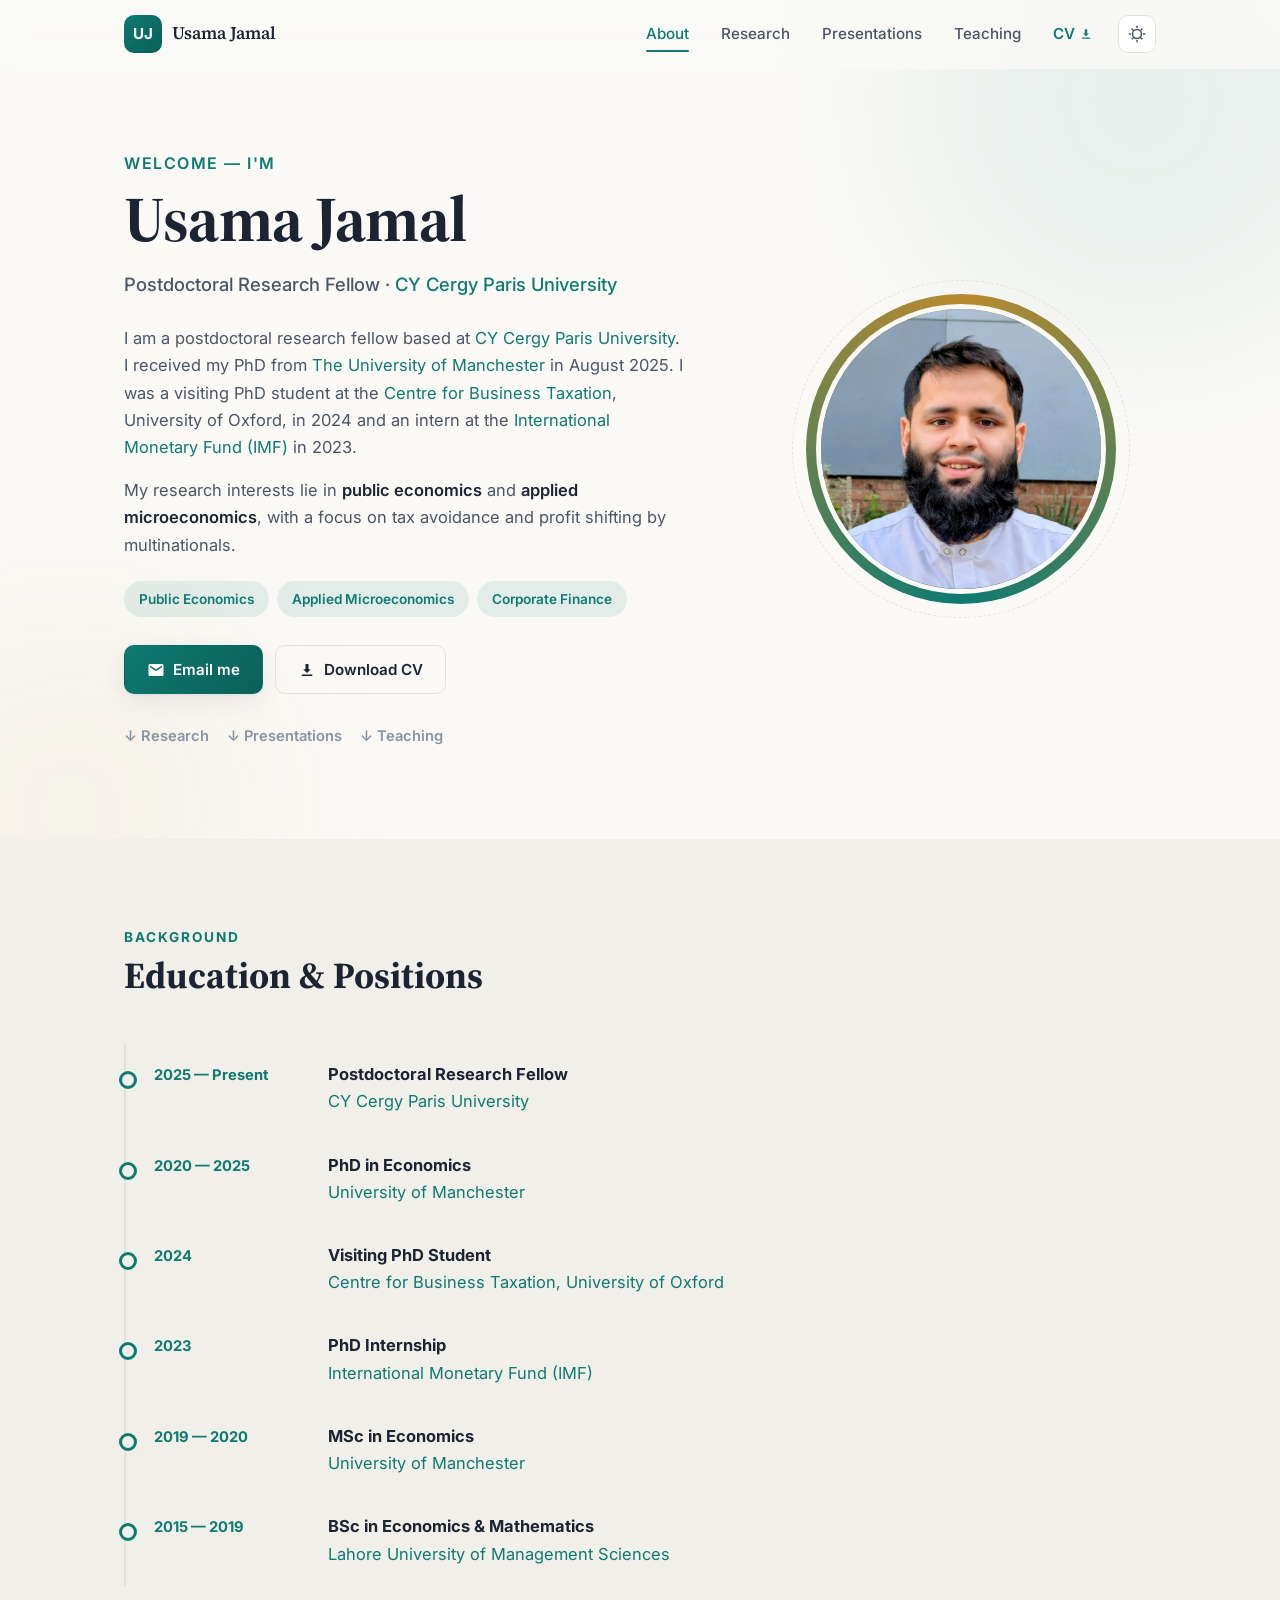
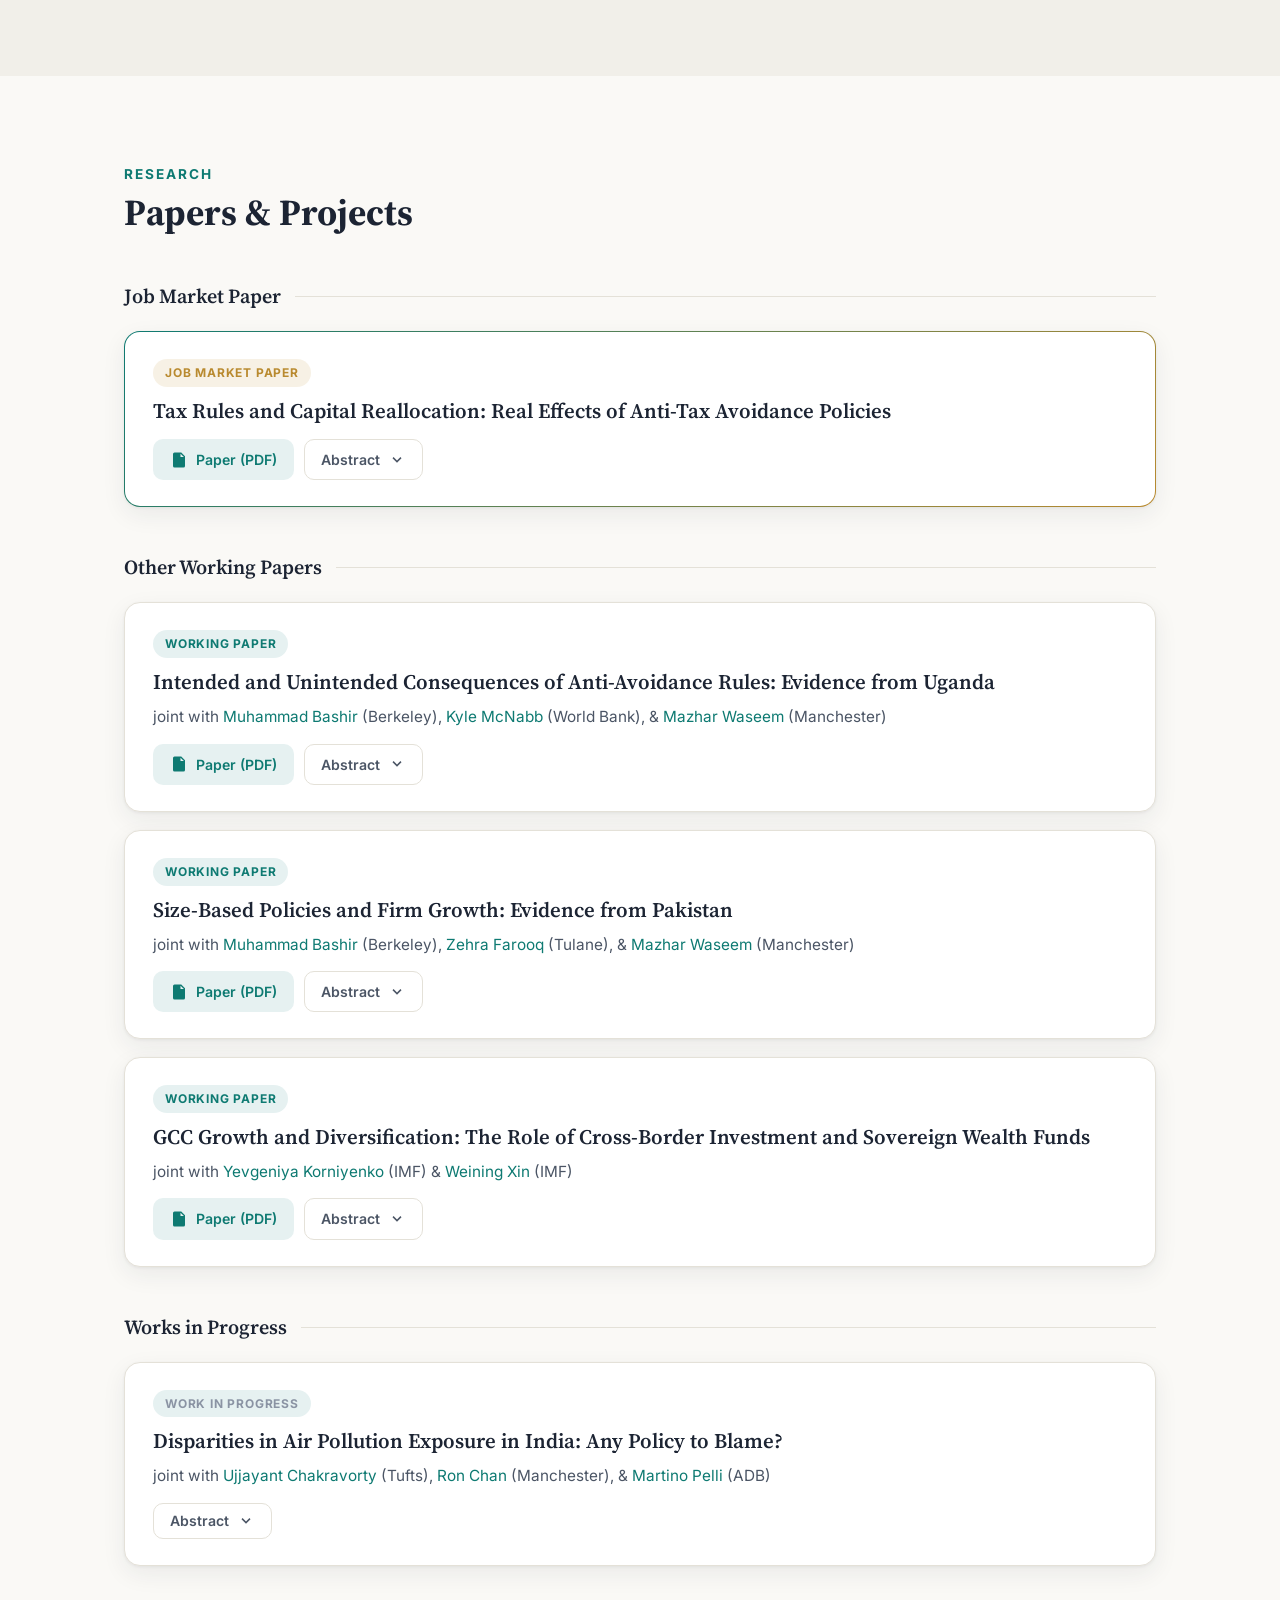
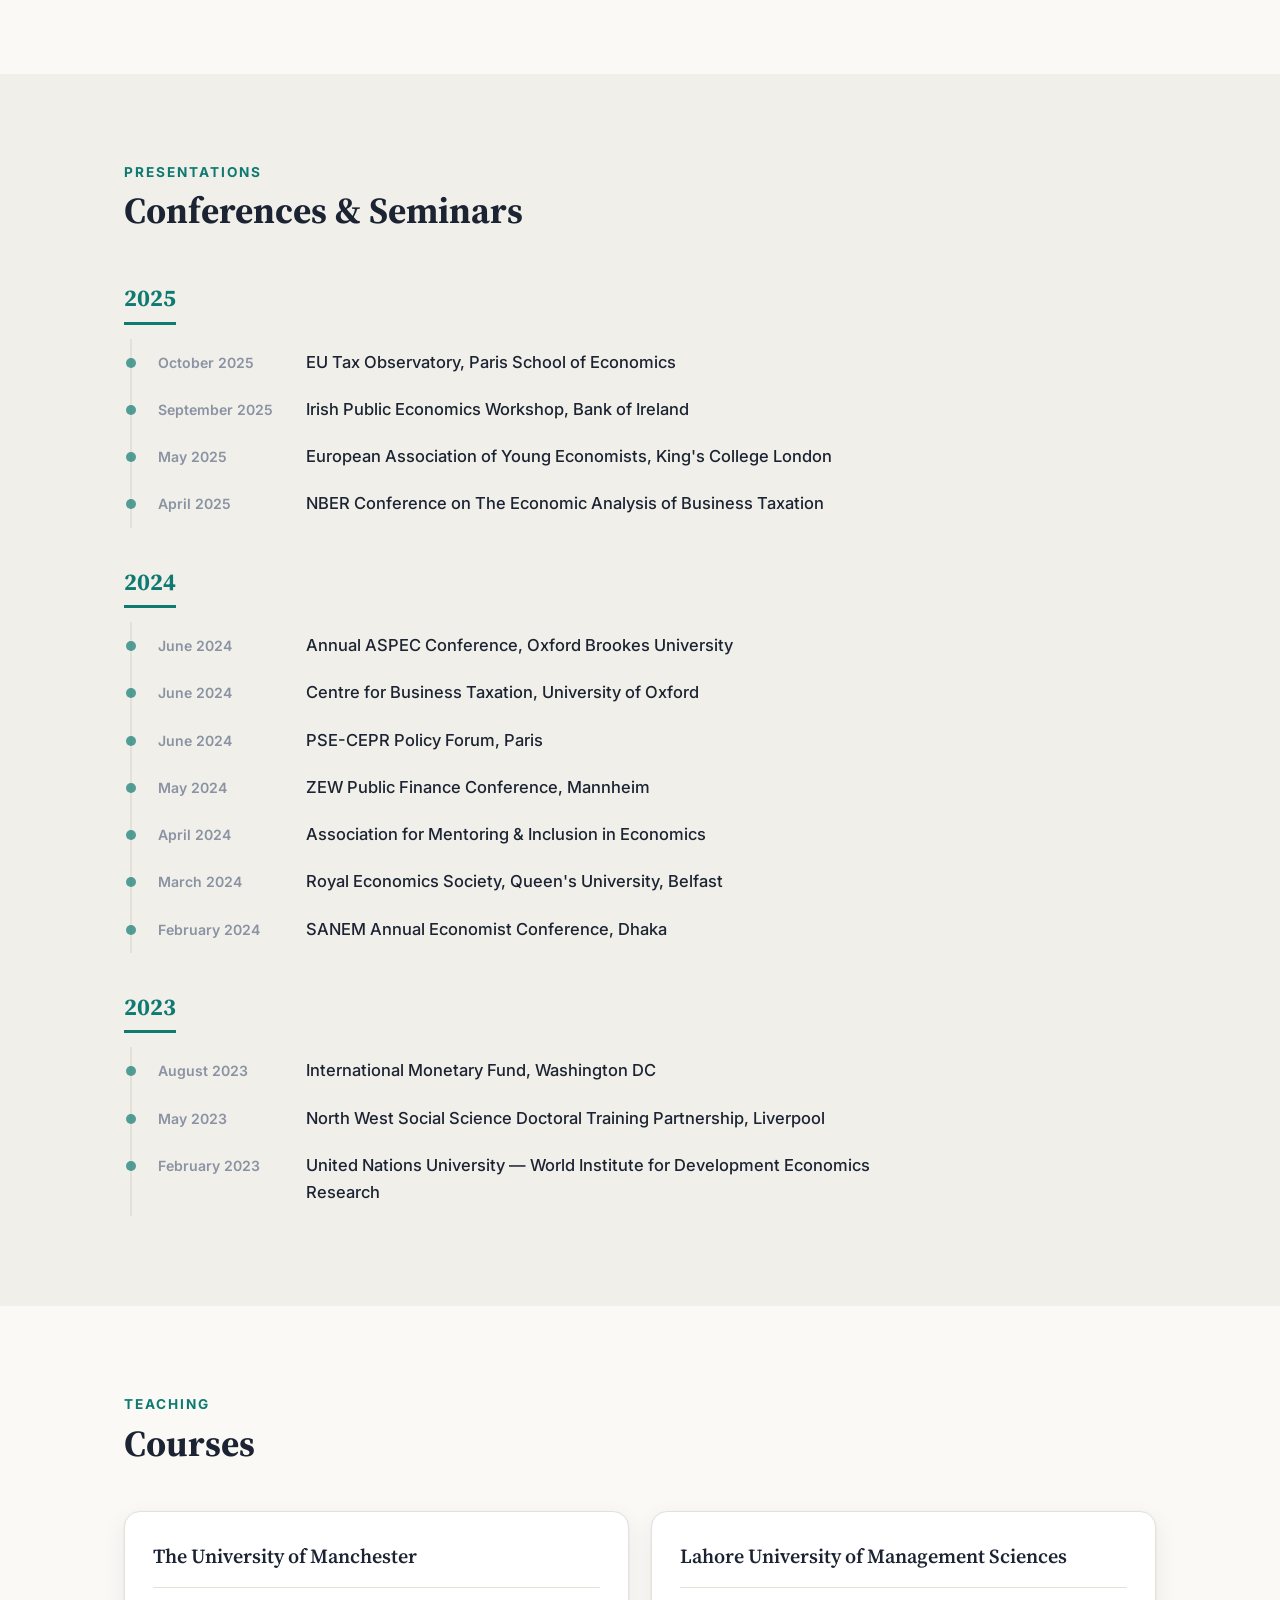
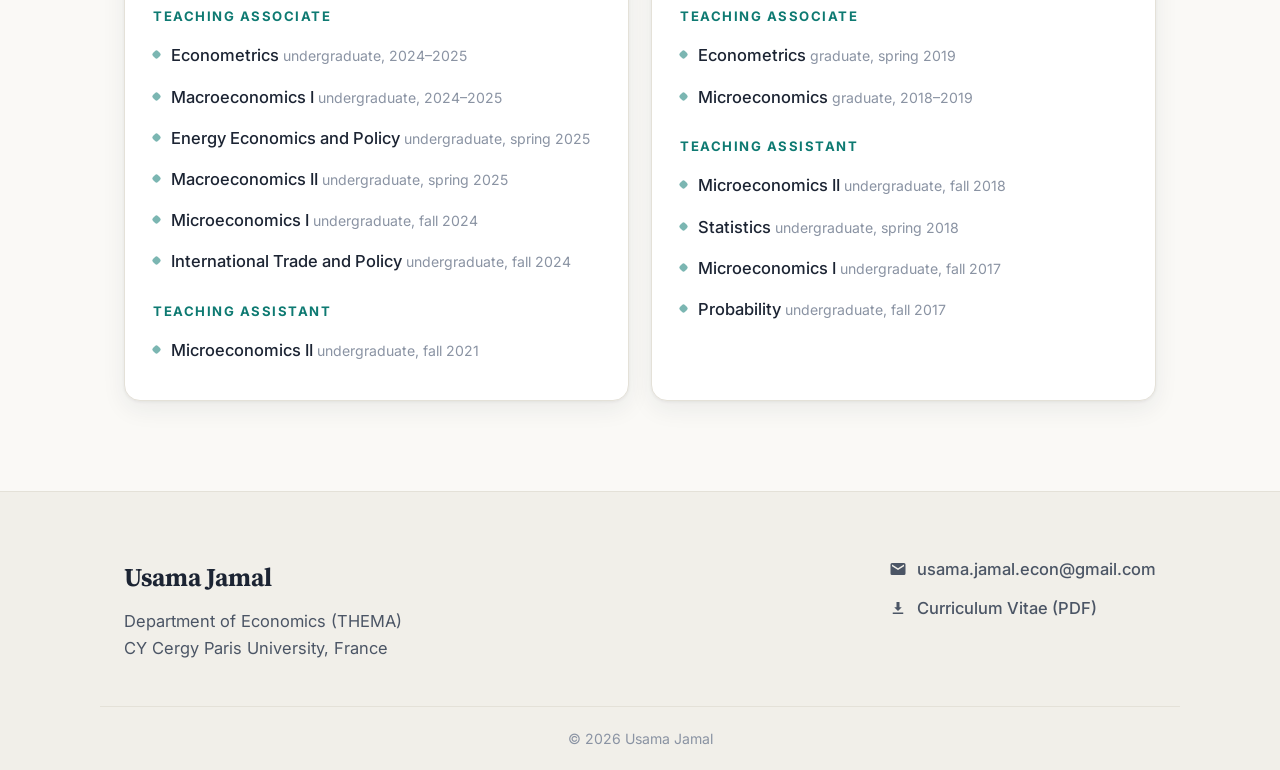
==== index.html @ 284bf812 "Personal academic website Single-page site: about, education timeline, research papers with abstract" ====
<!DOCTYPE html>
<html lang="en">
<head>
  <meta charset="UTF-8">
  <meta name="viewport" content="width=device-width, initial-scale=1.0">
  <title>Usama Jamal — Economist</title>
  <meta name="description" content="Usama Jamal is a postdoctoral research fellow in economics at CY Cergy Paris University. Research in public economics and applied microeconomics, focusing on tax avoidance and profit shifting by multinationals.">
  <meta name="author" content="Usama Jamal">

  <!-- Open Graph -->
  <meta property="og:type" content="website">
  <meta property="og:title" content="Usama Jamal — Economist">
  <meta property="og:description" content="Postdoctoral research fellow at CY Cergy Paris University. Public economics, applied microeconomics, tax avoidance and profit shifting by multinationals.">
  <meta property="og:url" content="https://usama-jamal.github.io/">
  <meta property="og:image" content="https://usama-jamal.github.io/assets/headshot.jpg">
  <meta name="twitter:card" content="summary">

  <link rel="icon" href="assets/favicon.svg" type="image/svg+xml">
  <link rel="canonical" href="https://usama-jamal.github.io/">

  <!-- Fonts -->
  <link rel="preconnect" href="https://fonts.googleapis.com">
  <link rel="preconnect" href="https://fonts.gstatic.com" crossorigin>
  <link href="https://fonts.googleapis.com/css2?family=Source+Serif+4:opsz,wght@8..60,400;8..60,600;8..60,700&family=Inter:wght@400;500;600;700&display=swap" rel="stylesheet">

  <link rel="stylesheet" href="css/style.css">

  <!-- Structured data -->
  <script type="application/ld+json">
  {
    "@context": "https://schema.org",
    "@type": "Person",
    "name": "Usama Jamal",
    "jobTitle": "Postdoctoral Research Fellow",
    "worksFor": { "@type": "Organization", "name": "CY Cergy Paris University" },
    "alumniOf": [
      { "@type": "Organization", "name": "University of Manchester" },
      { "@type": "Organization", "name": "Lahore University of Management Sciences" }
    ],
    "email": "mailto:usama.jamal.econ@gmail.com",
    "url": "https://usama-jamal.github.io/",
    "image": "https://usama-jamal.github.io/assets/headshot.jpg",
    "knowsAbout": ["Public Economics", "Applied Microeconomics", "Corporate Finance", "Tax Avoidance", "Profit Shifting"]
  }
  </script>
</head>
<body>

  <!-- Scroll progress bar -->
  <div class="progress-bar" id="progressBar" aria-hidden="true"></div>

  <!-- ============ STICKY NAV ============ -->
  <header class="site-header" id="siteHeader">
    <nav class="nav container" aria-label="Main navigation">
      <a href="#top" class="brand" aria-label="Home">
        <span class="brand-mark">UJ</span>
        <span class="brand-name">Usama&nbsp;Jamal</span>
      </a>
      <button class="nav-toggle" id="navToggle" aria-label="Toggle menu" aria-expanded="false" aria-controls="navMenu">
        <span></span><span></span><span></span>
      </button>
      <div class="nav-menu" id="navMenu">
        <a href="#about" class="nav-link" data-section="about">About</a>
        <a href="#research" class="nav-link" data-section="research">Research</a>
        <a href="#presentations" class="nav-link" data-section="presentations">Presentations</a>
        <a href="#teaching" class="nav-link" data-section="teaching">Teaching</a>
        <a href="files/CV.pdf" class="nav-link nav-cv" target="_blank" rel="noopener">CV&nbsp;<svg class="icon-sm" viewBox="0 0 24 24"><path d="M12 16l-5-5h3V4h4v7h3l-5 5zm-7 2h14v2H5v-2z"/></svg></a>
        <button class="theme-toggle" id="themeToggle" aria-label="Toggle dark mode">
          <svg class="icon-sun" viewBox="0 0 24 24"><path d="M12 17a5 5 0 100-10 5 5 0 000 10zm0 2a7 7 0 110-14 7 7 0 010 14zM11 1h2v3h-2V1zm0 19h2v3h-2v-3zM1 11h3v2H1v-2zm19 0h3v2h-3v-2zM4.2 5.6L5.6 4.2l2.1 2.1-1.4 1.4-2.1-2.1zm12.1 12.1l1.4-1.4 2.1 2.1-1.4 1.4-2.1-2.1zm2.1-13.5l1.4 1.4-2.1 2.1-1.4-1.4 2.1-2.1zM6.3 16.3l1.4 1.4-2.1 2.1-1.4-1.4 2.1-2.1z"/></svg>
          <svg class="icon-moon" viewBox="0 0 24 24"><path d="M12.1 22c-5.5 0-10-4.5-10-10 0-4.9 3.5-9 8.3-9.8.5-.1 1 .2 1.1.7.1.3 0 .6-.2.9-1 1.3-1.6 2.9-1.6 4.6 0 4.1 3.4 7.5 7.5 7.5 1.3 0 2.5-.3 3.6-.9.4-.2 1-.1 1.2.3.2.3.2.6.1.9C20.4 19.6 16.5 22 12.1 22z"/></svg>
        </button>
      </div>
    </nav>
  </header>

  <main id="top">

    <!-- ============ HERO / ABOUT ============ -->
    <section class="hero" id="about">
      <div class="hero-bg" aria-hidden="true">
        <div class="blob blob-1"></div>
        <div class="blob blob-2"></div>
      </div>
      <div class="container hero-grid">
        <div class="hero-text reveal">
          <p class="hero-greeting">Welcome — I'm</p>
          <h1 class="hero-name">Usama Jamal</h1>
          <p class="hero-role">Postdoctoral Research Fellow ·
            <a href="https://thema.u-cergy.fr/?lang=fr" target="_blank" rel="noopener">CY Cergy Paris University</a>
          </p>
          <p class="hero-bio">
            I am a postdoctoral research fellow based at
            <a href="https://thema.u-cergy.fr/?lang=fr" target="_blank" rel="noopener">CY Cergy Paris University</a>.
            I received my PhD from
            <a href="https://www.socialsciences.manchester.ac.uk/economics/" target="_blank" rel="noopener">The University of Manchester</a>
            in August 2025. I was a visiting PhD student at the
            <a href="https://www.sbs.ox.ac.uk/research/centres-and-initiatives/oxford-university-centre-business-taxation" target="_blank" rel="noopener">Centre for Business Taxation</a>,
            University of Oxford, in 2024 and an intern at the
            <a href="https://www.imf.org/en/Home" target="_blank" rel="noopener">International Monetary Fund (IMF)</a>
            in 2023.
          </p>
          <p class="hero-bio">
            My research interests lie in <strong>public economics</strong> and <strong>applied microeconomics</strong>,
            with a focus on tax avoidance and profit shifting by multinationals.
          </p>
          <div class="hero-chips" aria-label="Research fields">
            <span class="chip">Public Economics</span>
            <span class="chip">Applied Microeconomics</span>
            <span class="chip">Corporate Finance</span>
          </div>
          <div class="hero-actions">
            <a href="mailto:usama.jamal.econ@gmail.com" class="btn btn-primary">
              <svg class="icon" viewBox="0 0 24 24"><path d="M20 4H4a2 2 0 00-2 2v12a2 2 0 002 2h16a2 2 0 002-2V6a2 2 0 00-2-2zm0 4.2l-8 5-8-5V6l8 5 8-5v2.2z"/></svg>
              Email me
            </a>
            <a href="files/CV.pdf" class="btn btn-outline" target="_blank" rel="noopener">
              <svg class="icon" viewBox="0 0 24 24"><path d="M12 16l-5-5h3V4h4v7h3l-5 5zm-7 2h14v2H5v-2z"/></svg>
              Download CV
            </a>
          </div>
          <!-- Quick section links, always on the main display -->
          <nav class="hero-quicklinks" aria-label="Jump to section">
            <a href="#research">↓ Research</a>
            <a href="#presentations">↓ Presentations</a>
            <a href="#teaching">↓ Teaching</a>
          </nav>
        </div>
        <div class="hero-photo reveal">
          <div class="photo-ring">
            <img src="assets/headshot.jpg" alt="Portrait of Usama Jamal" width="320" height="447">
          </div>
        </div>
      </div>
    </section>

    <!-- ============ BACKGROUND TIMELINE ============ -->
    <section class="section section-tinted" id="background">
      <div class="container">
        <h2 class="section-title reveal"><span class="section-kicker">Background</span>Education &amp; Positions</h2>
        <ol class="bg-timeline">
          <li class="bg-item reveal">
            <span class="bg-year">2025 — Present</span>
            <div class="bg-body"><strong>Postdoctoral Research Fellow</strong><br><a href="https://thema.u-cergy.fr/?lang=fr" target="_blank" rel="noopener">CY Cergy Paris University</a></div>
          </li>
          <li class="bg-item reveal">
            <span class="bg-year">2020 — 2025</span>
            <div class="bg-body"><strong>PhD in Economics</strong><br><a href="https://www.socialsciences.manchester.ac.uk/economics/" target="_blank" rel="noopener">University of Manchester</a></div>
          </li>
          <li class="bg-item reveal">
            <span class="bg-year">2024</span>
            <div class="bg-body"><strong>Visiting PhD Student</strong><br><a href="https://www.sbs.ox.ac.uk/research/centres-and-initiatives/oxford-university-centre-business-taxation" target="_blank" rel="noopener">Centre for Business Taxation, University of Oxford</a></div>
          </li>
          <li class="bg-item reveal">
            <span class="bg-year">2023</span>
            <div class="bg-body"><strong>PhD Internship</strong><br><a href="https://www.imf.org/en/Home" target="_blank" rel="noopener">International Monetary Fund (IMF)</a></div>
          </li>
          <li class="bg-item reveal">
            <span class="bg-year">2019 — 2020</span>
            <div class="bg-body"><strong>MSc in Economics</strong><br><a href="https://www.socialsciences.manchester.ac.uk/economics/" target="_blank" rel="noopener">University of Manchester</a></div>
          </li>
          <li class="bg-item reveal">
            <span class="bg-year">2015 — 2019</span>
            <div class="bg-body"><strong>BSc in Economics &amp; Mathematics</strong><br><a href="https://mgshss.lums.edu.pk/" target="_blank" rel="noopener">Lahore University of Management Sciences</a></div>
          </li>
        </ol>
      </div>
    </section>

    <!-- ============ RESEARCH ============ -->
    <section class="section" id="research">
      <div class="container">
        <h2 class="section-title reveal"><span class="section-kicker">Research</span>Papers &amp; Projects</h2>

        <!-- ----- Job Market Paper ----- -->
        <h3 class="research-group reveal">Job Market Paper</h3>
        <article class="paper-card paper-featured reveal">
          <div class="paper-head">
            <span class="badge badge-jmp">Job Market Paper</span>
          </div>
          <h4 class="paper-title">Tax Rules and Capital Reallocation: Real Effects of Anti-Tax Avoidance Policies</h4>
          <div class="paper-actions">
            <a class="btn btn-paper" href="papers/jmp.pdf" target="_blank" rel="noopener">
              <svg class="icon" viewBox="0 0 24 24"><path d="M6 2h9l5 5v13a2 2 0 01-2 2H6a2 2 0 01-2-2V4a2 2 0 012-2zm8 1.5V8h4.5L14 3.5zM8 12h8v1.5H8V12zm0 3.5h8V17H8v-1.5z"/></svg>
              Paper (PDF)
            </a>
            <button class="btn btn-abstract" aria-expanded="false">
              Abstract <svg class="icon chevron" viewBox="0 0 24 24"><path d="M12 15.5l-6-6 1.4-1.4 4.6 4.6 4.6-4.6L18 9.5l-6 6z"/></svg>
            </button>
          </div>
          <div class="abstract-panel">
            <p>Anti-tax avoidance policies aim to curb profit shifting by MNEs, yet their effects on capital costs and economic growth remain a critical question. This study examines the causal impacts of Earnings Stripping Rule (ESR)—a core anti–tax-avoidance measure adopted by more than ninety countries in the last decade—that limits profit shifting through debt channels but increases the cost of debt-financed capital. Using a large panel dataset on global MNE operations and a staggered difference-in-difference design, I compare the real activities of MNEs affected by ESR with those of unaffected groups. I find that ESR effectively reduces profit shifting and tax avoidance but also lowers investments in affected subsidiaries. MNEs offset these declines by reallocating capital and employment toward unconstrained affiliates, primarily abroad. However, as the policy coverage expands across a group's global footprint, this reallocation shifts from foreign to domestic units, closing the international escape margin and raising group-level tax liabilities. These findings suggest that international coordination is crucial for designing effective, non-distortionary anti-avoidance policies.</p>
          </div>
        </article>

        <!-- ----- Other Working Papers ----- -->
        <h3 class="research-group reveal">Other Working Papers</h3>

        <article class="paper-card reveal">
          <div class="paper-head"><span class="badge badge-wp">Working Paper</span></div>
          <h4 class="paper-title">Intended and Unintended Consequences of Anti-Avoidance Rules: Evidence from Uganda</h4>
          <p class="paper-authors">joint with
            <a href="https://bashirmohammad.github.io/" target="_blank" rel="noopener">Muhammad Bashir</a> (Berkeley),
            <a href="https://odi.org/en/profile/kyle-mcnabb/" target="_blank" rel="noopener">Kyle McNabb</a> (World Bank), &amp;
            <a href="https://mazharwaseem.com/" target="_blank" rel="noopener">Mazhar Waseem</a> (Manchester)
          </p>
          <div class="paper-actions">
            <a class="btn btn-paper" href="papers/uganda-anti-avoidance.pdf" target="_blank" rel="noopener">
              <svg class="icon" viewBox="0 0 24 24"><path d="M6 2h9l5 5v13a2 2 0 01-2 2H6a2 2 0 01-2-2V4a2 2 0 012-2zm8 1.5V8h4.5L14 3.5zM8 12h8v1.5H8V12zm0 3.5h8V17H8v-1.5z"/></svg>
              Paper (PDF)
            </a>
            <button class="btn btn-abstract" aria-expanded="false">
              Abstract <svg class="icon chevron" viewBox="0 0 24 24"><path d="M12 15.5l-6-6 1.4-1.4 4.6 4.6 4.6-4.6L18 9.5l-6 6z"/></svg>
            </button>
          </div>
          <div class="abstract-panel">
            <p>Aggressive profit shifting by MNEs is a growing concern for domestic resource mobilization in developing economies. This paper evaluates the revenue and welfare consequences of a flagship anti-avoidance rule that has been implemented in more than 45 countries to prevent profit shifting by MNEs through the debt channel. Our focus is Uganda, a representative developing country which implemented the rule in 2018. Exploiting admin data comprising the universe of corporate tax returns, we find that the rule does not significantly increase profits reported by MNEs in Uganda or tax remitted by them in Uganda. As an unintended consequence, however, the implementation of the rule leads to a contraction in real economic activity, reducing the turnover, employment, and trade of treated MNEs. We highlight the limited targeting efficiency of the rule, questioning its overall effects on welfare.</p>
          </div>
        </article>

        <article class="paper-card reveal">
          <div class="paper-head"><span class="badge badge-wp">Working Paper</span></div>
          <h4 class="paper-title">Size-Based Policies and Firm Growth: Evidence from Pakistan</h4>
          <p class="paper-authors">joint with
            <a href="https://bashirmohammad.github.io/" target="_blank" rel="noopener">Muhammad Bashir</a> (Berkeley),
            <a href="https://zehrafarooq.com/" target="_blank" rel="noopener">Zehra Farooq</a> (Tulane), &amp;
            <a href="https://mazharwaseem.com/" target="_blank" rel="noopener">Mazhar Waseem</a> (Manchester)
          </p>
          <div class="paper-actions">
            <a class="btn btn-paper" href="papers/pakistan-vat.pdf" target="_blank" rel="noopener">
              <svg class="icon" viewBox="0 0 24 24"><path d="M6 2h9l5 5v13a2 2 0 01-2 2H6a2 2 0 01-2-2V4a2 2 0 012-2zm8 1.5V8h4.5L14 3.5zM8 12h8v1.5H8V12zm0 3.5h8V17H8v-1.5z"/></svg>
              Paper (PDF)
            </a>
            <button class="btn btn-abstract" aria-expanded="false">
              Abstract <svg class="icon chevron" viewBox="0 0 24 24"><path d="M12 15.5l-6-6 1.4-1.4 4.6 4.6 4.6-4.6L18 9.5l-6 6z"/></svg>
            </button>
          </div>
          <div class="abstract-panel">
            <p>Size-based regulations and taxation are ubiquitous. In this paper, we examine the impact of size-based taxation on firm growth by exploiting a large and permanent tax reform from Pakistan, where the VAT threshold was raised from PKR 5 million to PKR 10 million. Using a difference-in-differences framework and rich administrative data, we estimate the causal effects of this reform on firms whose growth was previously constrained by the size threshold. Our findings reveal substantial growth effects: treated firms saw their revenue increase by 32 log-points, costs by 19 log-points, and gross profits by 13 log-points. These effects are driven by real economic activity, as third-party reported outcomes, such as wages and imported inputs, also grew by similar margins. Treated firms paid higher taxes across various measures, highlighting their strong willingness to pay to get rid of the size-based policy. The results emphasize the importance of carefully designing size-based policies, as they can lock firms into significantly slower growth trajectories.</p>
          </div>
        </article>

        <article class="paper-card reveal">
          <div class="paper-head"><span class="badge badge-wp">Working Paper</span></div>
          <h4 class="paper-title">GCC Growth and Diversification: The Role of Cross-Border Investment and Sovereign Wealth Funds</h4>
          <p class="paper-authors">joint with
            <a href="https://www.linkedin.com/in/yevgeniya-korniyenko-86916a40" target="_blank" rel="noopener">Yevgeniya Korniyenko</a> (IMF) &amp;
            <a href="https://sites.google.com/view/weiningxin/" target="_blank" rel="noopener">Weining Xin</a> (IMF)
          </p>
          <div class="paper-actions">
            <a class="btn btn-paper" href="papers/gcc-swf.pdf" target="_blank" rel="noopener">
              <svg class="icon" viewBox="0 0 24 24"><path d="M6 2h9l5 5v13a2 2 0 01-2 2H6a2 2 0 01-2-2V4a2 2 0 012-2zm8 1.5V8h4.5L14 3.5zM8 12h8v1.5H8V12zm0 3.5h8V17H8v-1.5z"/></svg>
              Paper (PDF)
            </a>
            <button class="btn btn-abstract" aria-expanded="false">
              Abstract <svg class="icon chevron" viewBox="0 0 24 24"><path d="M12 15.5l-6-6 1.4-1.4 4.6 4.6 4.6-4.6L18 9.5l-6 6z"/></svg>
            </button>
          </div>
          <div class="abstract-panel">
            <p>This paper investigates the role of Gulf Cooperation Council (GCC) cross-border investments, including by Sovereign Wealth Funds (SWFs), in driving economic growth and diversification of GCC countries. Following the pandemic, GCC countries have accelerated reforms to attract foreign investment and talent. These efforts align with their broader growth strategies, aiming to enhance productivity, diversify their economies, and support sustainable growth alongside the energy transition. Utilizing a novel deal-level dataset, we analyze GCC cross-border investment portfolios across various dimensions such as time, geography, sector, and industry. We show that recent years have witnessed an increase in GCC cross-border investments. While the geographic distribution of these investments remains diverse and balanced across different regions, both inward and outward investments are increasingly directed towards the services sector. The empirical results demonstrate a positive impact of both inward cross-border investments and domestic investments on GCC real non-hydrocarbon GDP growth. Notably, the impact of inward investments is almost three times larger in the medium term. This amplification could be explained by increased investments in high-growth, higher-value added sectors, knowledge-intensive sectors, and more recently, renewable energy. This paper highlights the ongoing economic transformation in GCC countries, driven by strategic investments. SWFs are emerging as key contributors to this transformation.</p>
          </div>
        </article>

        <!-- ----- Works in Progress ----- -->
        <h3 class="research-group reveal">Works in Progress</h3>

        <article class="paper-card reveal">
          <div class="paper-head"><span class="badge badge-wip">Work in Progress</span></div>
          <h4 class="paper-title">Disparities in Air Pollution Exposure in India: Any Policy to Blame?</h4>
          <p class="paper-authors">joint with
            <a href="https://sites.google.com/view/chakravorty/home" target="_blank" rel="noopener">Ujjayant Chakravorty</a> (Tufts),
            <a href="https://sites.google.com/site/ronhschan" target="_blank" rel="noopener">Ron Chan</a> (Manchester), &amp;
            <a href="https://sites.google.com/site/martinopelli" target="_blank" rel="noopener">Martino Pelli</a> (ADB)
          </p>
          <div class="paper-actions">
            <button class="btn btn-abstract" aria-expanded="false">
              Abstract <svg class="icon chevron" viewBox="0 0 24 24"><path d="M12 15.5l-6-6 1.4-1.4 4.6 4.6 4.6-4.6L18 9.5l-6 6z"/></svg>
            </button>
          </div>
          <div class="abstract-panel">
            <p>Environmental policies often focus on reducing emissions at the national level but overlook local impacts, raising questions about whether they promote fairness or exacerbate inequalities. This project investigates the local effects of these policies in India, using satellite data on particulate matter pollution and neighborhood characteristics. We track the spatial distribution of pollution from 1998 to 2020, finding that while national policies may not reduce overall emissions, they tend to worsen local environmental inequalities, especially in rural areas. By analyzing panel data from 2014 to 2020, we find that lower castes and religious minorities experience fewer improvements in air quality, highlighting how policies can deepen inequalities depending on their scope and the demographics of affected populations.</p>
          </div>
        </article>

      </div>
    </section>

    <!-- ============ PRESENTATIONS ============ -->
    <section class="section section-tinted" id="presentations">
      <div class="container">
        <h2 class="section-title reveal"><span class="section-kicker">Presentations</span>Conferences &amp; Seminars</h2>
        <div class="timeline">

          <div class="timeline-year reveal"><span>2025</span></div>
          <ul class="timeline-list">
            <li class="timeline-item reveal"><span class="tl-when">October 2025</span><span class="tl-what">EU Tax Observatory, Paris School of Economics</span></li>
            <li class="timeline-item reveal"><span class="tl-when">September 2025</span><span class="tl-what">Irish Public Economics Workshop, Bank of Ireland</span></li>
            <li class="timeline-item reveal"><span class="tl-when">May 2025</span><span class="tl-what">European Association of Young Economists, King's College London</span></li>
            <li class="timeline-item reveal"><span class="tl-when">April 2025</span><span class="tl-what">NBER Conference on The Economic Analysis of Business Taxation</span></li>
          </ul>

          <div class="timeline-year reveal"><span>2024</span></div>
          <ul class="timeline-list">
            <li class="timeline-item reveal"><span class="tl-when">June 2024</span><span class="tl-what">Annual ASPEC Conference, Oxford Brookes University</span></li>
            <li class="timeline-item reveal"><span class="tl-when">June 2024</span><span class="tl-what">Centre for Business Taxation, University of Oxford</span></li>
            <li class="timeline-item reveal"><span class="tl-when">June 2024</span><span class="tl-what">PSE-CEPR Policy Forum, Paris</span></li>
            <li class="timeline-item reveal"><span class="tl-when">May 2024</span><span class="tl-what">ZEW Public Finance Conference, Mannheim</span></li>
            <li class="timeline-item reveal"><span class="tl-when">April 2024</span><span class="tl-what">Association for Mentoring &amp; Inclusion in Economics</span></li>
            <li class="timeline-item reveal"><span class="tl-when">March 2024</span><span class="tl-what">Royal Economics Society, Queen's University, Belfast</span></li>
            <li class="timeline-item reveal"><span class="tl-when">February 2024</span><span class="tl-what">SANEM Annual Economist Conference, Dhaka</span></li>
          </ul>

          <div class="timeline-year reveal"><span>2023</span></div>
          <ul class="timeline-list">
            <li class="timeline-item reveal"><span class="tl-when">August 2023</span><span class="tl-what">International Monetary Fund, Washington DC</span></li>
            <li class="timeline-item reveal"><span class="tl-when">May 2023</span><span class="tl-what">North West Social Science Doctoral Training Partnership, Liverpool</span></li>
            <li class="timeline-item reveal"><span class="tl-when">February 2023</span><span class="tl-what">United Nations University — World Institute for Development Economics Research</span></li>
          </ul>

        </div>
      </div>
    </section>

    <!-- ============ TEACHING ============ -->
    <section class="section" id="teaching">
      <div class="container">
        <h2 class="section-title reveal"><span class="section-kicker">Teaching</span>Courses</h2>
        <div class="teaching-grid">

          <div class="teach-card reveal">
            <h3 class="teach-inst"><a href="https://www.socialsciences.manchester.ac.uk/economics/" target="_blank" rel="noopener">The University of Manchester</a></h3>
            <h4 class="teach-role">Teaching Associate</h4>
            <ul class="teach-list">
              <li>Econometrics <span class="teach-meta">undergraduate, 2024–2025</span></li>
              <li>Macroeconomics I <span class="teach-meta">undergraduate, 2024–2025</span></li>
              <li>Energy Economics and Policy <span class="teach-meta">undergraduate, spring 2025</span></li>
              <li>Macroeconomics II <span class="teach-meta">undergraduate, spring 2025</span></li>
              <li>Microeconomics I <span class="teach-meta">undergraduate, fall 2024</span></li>
              <li>International Trade and Policy <span class="teach-meta">undergraduate, fall 2024</span></li>
            </ul>
            <h4 class="teach-role">Teaching Assistant</h4>
            <ul class="teach-list">
              <li>Microeconomics II <span class="teach-meta">undergraduate, fall 2021</span></li>
            </ul>
          </div>

          <div class="teach-card reveal">
            <h3 class="teach-inst"><a href="https://mgshss.lums.edu.pk/" target="_blank" rel="noopener">Lahore University of Management Sciences</a></h3>
            <h4 class="teach-role">Teaching Associate</h4>
            <ul class="teach-list">
              <li>Econometrics <span class="teach-meta">graduate, spring 2019</span></li>
              <li>Microeconomics <span class="teach-meta">graduate, 2018–2019</span></li>
            </ul>
            <h4 class="teach-role">Teaching Assistant</h4>
            <ul class="teach-list">
              <li>Microeconomics II <span class="teach-meta">undergraduate, fall 2018</span></li>
              <li>Statistics <span class="teach-meta">undergraduate, spring 2018</span></li>
              <li>Microeconomics I <span class="teach-meta">undergraduate, fall 2017</span></li>
              <li>Probability <span class="teach-meta">undergraduate, fall 2017</span></li>
            </ul>
          </div>

        </div>
      </div>
    </section>

    <!-- ============ CONTACT / FOOTER ============ -->
    <footer class="footer" id="contact">
      <div class="container footer-grid">
        <div class="footer-about reveal">
          <h2 class="footer-name">Usama Jamal</h2>
          <p>Department of Economics (THEMA)<br>CY Cergy Paris University, France</p>
        </div>
        <div class="footer-links reveal">
          <a href="mailto:usama.jamal.econ@gmail.com" class="footer-link">
            <svg class="icon" viewBox="0 0 24 24"><path d="M20 4H4a2 2 0 00-2 2v12a2 2 0 002 2h16a2 2 0 002-2V6a2 2 0 00-2-2zm0 4.2l-8 5-8-5V6l8 5 8-5v2.2z"/></svg>
            usama.jamal.econ@gmail.com
          </a>
          <a href="files/CV.pdf" class="footer-link" target="_blank" rel="noopener">
            <svg class="icon" viewBox="0 0 24 24"><path d="M12 16l-5-5h3V4h4v7h3l-5 5zm-7 2h14v2H5v-2z"/></svg>
            Curriculum Vitae (PDF)
          </a>
        </div>
      </div>
      <div class="container footer-bottom">
        <p>© <span id="year">2026</span> Usama Jamal</p>
      </div>
    </footer>

  </main>

  <!-- Back to top -->
  <button class="back-to-top" id="backToTop" aria-label="Back to top">
    <svg class="icon" viewBox="0 0 24 24"><path d="M12 8.5l6 6-1.4 1.4-4.6-4.6-4.6 4.6L6 14.5l6-6z"/></svg>
  </button>

  <script src="js/main.js"></script>
</body>
</html>
---- css/style.css ----
/* ==========================================================================
   Usama Jamal — personal academic website
   Theme: refined academic-modern. Light/dark via CSS custom properties.
   ========================================================================== */

:root {
  --bg: #faf9f6;
  --bg-tint: #f1efe9;
  --surface: #ffffff;
  --ink: #1c2433;
  --ink-soft: #4b5565;
  --ink-faint: #8a93a3;
  --accent: #0e7a72;
  --accent-strong: #0a5f59;
  --accent-soft: rgba(14, 122, 114, 0.1);
  --gold: #b98a2f;
  --gold-soft: rgba(185, 138, 47, 0.12);
  --border: #e4e1d8;
  --shadow: 0 1px 3px rgba(28, 36, 51, 0.06), 0 8px 24px rgba(28, 36, 51, 0.07);
  --shadow-lift: 0 4px 12px rgba(28, 36, 51, 0.1), 0 16px 40px rgba(28, 36, 51, 0.12);
  --header-bg: rgba(250, 249, 246, 0.85);
  --serif: "Source Serif 4", Georgia, "Times New Roman", serif;
  --sans: "Inter", -apple-system, "Segoe UI", Roboto, sans-serif;
}

[data-theme="dark"] {
  --bg: #0f1522;
  --bg-tint: #131b2c;
  --surface: #182135;
  --ink: #e8ebf1;
  --ink-soft: #aeb6c5;
  --ink-faint: #707a8d;
  --accent: #3ec8bb;
  --accent-strong: #66d9ce;
  --accent-soft: rgba(62, 200, 187, 0.12);
  --gold: #d4a948;
  --gold-soft: rgba(212, 169, 72, 0.14);
  --border: #273350;
  --shadow: 0 1px 3px rgba(0, 0, 0, 0.3), 0 8px 24px rgba(0, 0, 0, 0.35);
  --shadow-lift: 0 4px 12px rgba(0, 0, 0, 0.4), 0 16px 40px rgba(0, 0, 0, 0.45);
  --header-bg: rgba(15, 21, 34, 0.85);
}

/* ---------- base ---------- */

* { margin: 0; padding: 0; box-sizing: border-box; }

html { scroll-behavior: smooth; scroll-padding-top: 84px; }

body {
  font-family: var(--sans);
  font-size: 16.5px;
  line-height: 1.65;
  color: var(--ink);
  background: var(--bg);
  transition: background 0.35s ease, color 0.35s ease;
  -webkit-font-smoothing: antialiased;
}

.container { max-width: 1080px; margin: 0 auto; padding: 0 24px; }

a { color: var(--accent); text-decoration: none; transition: color 0.2s ease; }
a:hover { color: var(--accent-strong); }

/* inline text links get an animated underline */
p a, .paper-authors a, .bg-body a, .teach-inst a {
  background-image: linear-gradient(currentColor, currentColor);
  background-size: 0% 1.5px;
  background-repeat: no-repeat;
  background-position: 0 100%;
  transition: background-size 0.25s ease, color 0.2s ease;
  padding-bottom: 1px;
}
p a:hover, .paper-authors a:hover, .bg-body a:hover, .teach-inst a:hover {
  background-size: 100% 1.5px;
}

.icon { width: 18px; height: 18px; fill: currentColor; vertical-align: -3px; }
.icon-sm { width: 14px; height: 14px; fill: currentColor; vertical-align: -2px; }

:focus-visible { outline: 2px solid var(--accent); outline-offset: 3px; border-radius: 2px; }

::selection { background: var(--accent-soft); }

/* ---------- scroll progress bar ---------- */

.progress-bar {
  position: fixed; top: 0; left: 0; height: 3px; width: 0;
  background: linear-gradient(90deg, var(--accent), var(--gold));
  z-index: 1001;
}

/* ---------- sticky header ---------- */

.site-header {
  position: fixed; top: 0; left: 0; right: 0; z-index: 1000;
  background: var(--header-bg);
  -webkit-backdrop-filter: blur(12px);
  backdrop-filter: blur(12px);
  border-bottom: 1px solid transparent;
  transition: border-color 0.3s ease, background 0.35s ease;
}
.site-header.scrolled { border-bottom-color: var(--border); }

.nav { display: flex; align-items: center; justify-content: space-between; height: 68px; }

.brand { display: flex; align-items: center; gap: 10px; color: var(--ink); }
.brand-mark {
  display: grid; place-items: center;
  width: 38px; height: 38px; border-radius: 10px;
  background: linear-gradient(135deg, var(--accent), var(--accent-strong));
  color: #fff; font-weight: 700; font-size: 0.95rem; letter-spacing: 0.5px;
  transition: transform 0.25s ease;
}
[data-theme="dark"] .brand-mark { color: #0f1522; }
.brand:hover .brand-mark { transform: rotate(-6deg) scale(1.05); }
.brand-name { font-family: var(--serif); font-weight: 600; font-size: 1.1rem; }

.nav-menu { display: flex; align-items: center; gap: 6px; }

.nav-link {
  position: relative;
  padding: 8px 13px; border-radius: 8px;
  color: var(--ink-soft); font-weight: 500; font-size: 0.95rem;
  transition: color 0.2s ease, background 0.2s ease;
}
.nav-link:hover { color: var(--ink); background: var(--accent-soft); }
.nav-link.active { color: var(--accent); }
.nav-link.active::after {
  content: ""; position: absolute; left: 13px; right: 13px; bottom: 3px;
  height: 2px; border-radius: 2px; background: var(--accent);
}
.nav-cv { color: var(--accent); font-weight: 600; }

.theme-toggle {
  display: grid; place-items: center;
  width: 38px; height: 38px; margin-left: 6px;
  border: 1px solid var(--border); border-radius: 10px;
  background: var(--surface); color: var(--ink-soft); cursor: pointer;
  transition: transform 0.2s ease, color 0.2s ease, background 0.35s ease;
}
.theme-toggle:hover { transform: scale(1.08); color: var(--accent); }
.theme-toggle svg { width: 18px; height: 18px; fill: currentColor; }
.icon-moon { display: none; }
[data-theme="dark"] .icon-sun { display: none; }
[data-theme="dark"] .icon-moon { display: block; }

.nav-toggle { display: none; }

/* ---------- hero ---------- */

.hero {
  position: relative;
  padding: 150px 0 90px;
  overflow: hidden;
}

.hero-bg { position: absolute; inset: 0; pointer-events: none; }
.blob {
  position: absolute; border-radius: 50%;
  filter: blur(90px); opacity: 0.5;
}
.blob-1 {
  width: 480px; height: 480px; top: -140px; right: -100px;
  background: radial-gradient(circle, var(--accent-soft) 0%, transparent 70%);
  background-color: var(--accent-soft);
  animation: drift 18s ease-in-out infinite alternate;
}
.blob-2 {
  width: 380px; height: 380px; bottom: -160px; left: -120px;
  background-color: var(--gold-soft);
  animation: drift 22s ease-in-out infinite alternate-reverse;
}
@keyframes drift {
  from { transform: translate(0, 0) scale(1); }
  to   { transform: translate(50px, 40px) scale(1.15); }
}

.hero-grid {
  position: relative;
  display: grid; grid-template-columns: 1.5fr 1fr; gap: 56px; align-items: center;
}

.hero-greeting {
  color: var(--accent); font-weight: 600; font-size: 1rem;
  letter-spacing: 1.5px; text-transform: uppercase; margin-bottom: 8px;
}

.hero-name {
  font-family: var(--serif);
  font-size: clamp(2.6rem, 6vw, 4rem);
  font-weight: 700; line-height: 1.1; letter-spacing: -0.5px;
  margin-bottom: 14px;
}

.hero-role { font-size: 1.15rem; color: var(--ink-soft); margin-bottom: 26px; font-weight: 500; }

.hero-bio { color: var(--ink-soft); max-width: 56ch; margin-bottom: 16px; }
.hero-bio strong { color: var(--ink); font-weight: 600; }

.hero-chips { display: flex; flex-wrap: wrap; gap: 8px; margin: 22px 0 28px; }
.chip {
  padding: 6px 14px; border-radius: 999px;
  background: var(--accent-soft); color: var(--accent);
  font-size: 0.85rem; font-weight: 600;
  border: 1px solid transparent;
  transition: transform 0.2s ease, border-color 0.2s ease;
}
.chip:hover { transform: translateY(-2px); border-color: var(--accent); }

.hero-actions { display: flex; flex-wrap: wrap; gap: 12px; margin-bottom: 30px; }

.btn {
  display: inline-flex; align-items: center; gap: 8px;
  padding: 11px 22px; border-radius: 10px;
  font-family: var(--sans); font-weight: 600; font-size: 0.95rem;
  cursor: pointer; border: 1.5px solid transparent;
  transition: transform 0.2s ease, box-shadow 0.2s ease, background 0.2s ease, color 0.2s ease, border-color 0.2s ease;
}
.btn:hover { transform: translateY(-2px); }

.btn-primary {
  background: linear-gradient(135deg, var(--accent), var(--accent-strong));
  color: #fff; box-shadow: var(--shadow);
}
[data-theme="dark"] .btn-primary { color: #0f1522; }
.btn-primary:hover { box-shadow: var(--shadow-lift); color: #fff; }
[data-theme="dark"] .btn-primary:hover { color: #0f1522; }

.btn-outline {
  background: transparent; color: var(--ink);
  border-color: var(--border);
}
.btn-outline:hover { border-color: var(--accent); color: var(--accent); }

.hero-quicklinks { display: flex; flex-wrap: wrap; gap: 18px; }
.hero-quicklinks a {
  font-size: 0.92rem; font-weight: 600; color: var(--ink-faint);
  transition: color 0.2s ease, transform 0.2s ease;
}
.hero-quicklinks a:hover { color: var(--accent); }

.hero-photo { display: flex; justify-content: center; }
.photo-ring {
  position: relative; padding: 10px; border-radius: 50%;
  background: conic-gradient(from 180deg, var(--accent), var(--gold), var(--accent));
  animation: ring-rotate 10s linear infinite;
}
@keyframes ring-rotate {
  from { background: conic-gradient(from 0deg, var(--accent), var(--gold), var(--accent)); }
  /* conic angle isn't animatable everywhere; the subtle effect below is the fallback */
}
.photo-ring::after {
  content: ""; position: absolute; inset: -14px; border-radius: 50%;
  border: 1.5px dashed var(--border);
  animation: spin 40s linear infinite;
}
@keyframes spin { to { transform: rotate(360deg); } }
.photo-ring img {
  display: block; width: 290px; height: 290px; border-radius: 50%;
  object-fit: cover; object-position: 50% 25%;
  border: 5px solid var(--bg);
  transition: border-color 0.35s ease;
}

/* ---------- sections ---------- */

.section { padding: 90px 0; }
.section-tinted { background: var(--bg-tint); transition: background 0.35s ease; }

.section-title {
  font-family: var(--serif); font-size: clamp(1.7rem, 3.5vw, 2.3rem);
  font-weight: 700; margin-bottom: 46px; line-height: 1.2;
}
.section-kicker {
  display: block; font-family: var(--sans);
  font-size: 0.85rem; font-weight: 700; letter-spacing: 2px;
  text-transform: uppercase; color: var(--accent); margin-bottom: 8px;
}

/* ---------- background timeline ---------- */

.bg-timeline { list-style: none; max-width: 720px; }
.bg-item {
  display: grid; grid-template-columns: 150px 1fr; gap: 24px;
  padding: 18px 0 18px 28px; position: relative;
  border-left: 2px solid var(--border);
}
.bg-item::before {
  content: ""; position: absolute; left: -7px; top: 28px;
  width: 12px; height: 12px; border-radius: 50%;
  background: var(--bg-tint); border: 3px solid var(--accent);
  transition: background 0.2s ease, transform 0.2s ease;
}
.bg-item:hover::before { background: var(--accent); transform: scale(1.2); }
.bg-year { font-weight: 700; font-size: 0.92rem; color: var(--accent); padding-top: 2px; white-space: nowrap; }
.bg-body { color: var(--ink-soft); }
.bg-body strong { color: var(--ink); }

/* ---------- research ---------- */

.research-group {
  font-family: var(--serif); font-size: 1.25rem; font-weight: 600;
  color: var(--ink); margin: 44px 0 18px;
  display: flex; align-items: center; gap: 14px;
}
.research-group::after { content: ""; flex: 1; height: 1px; background: var(--border); }
.research-group:first-of-type { margin-top: 0; }

.paper-card {
  background: var(--surface);
  border: 1px solid var(--border); border-radius: 16px;
  padding: 26px 28px; margin-bottom: 18px;
  box-shadow: var(--shadow);
  transition: transform 0.25s ease, box-shadow 0.25s ease, border-color 0.25s ease, background 0.35s ease;
}
.paper-card:hover { transform: translateY(-3px); box-shadow: var(--shadow-lift); border-color: var(--accent); }

.paper-featured {
  border: 1.5px solid var(--accent);
  background:
    linear-gradient(var(--surface), var(--surface)) padding-box,
    linear-gradient(135deg, var(--accent), var(--gold)) border-box;
  border-color: transparent;
}

.paper-head { margin-bottom: 10px; }
.badge {
  display: inline-block; padding: 4px 12px; border-radius: 999px;
  font-size: 0.75rem; font-weight: 700; letter-spacing: 0.8px; text-transform: uppercase;
}
.badge-jmp { background: var(--gold-soft); color: var(--gold); }
.badge-wp  { background: var(--accent-soft); color: var(--accent); }
.badge-wip { background: var(--accent-soft); color: var(--ink-faint); }

.paper-title {
  font-family: var(--serif); font-size: 1.3rem; font-weight: 600;
  line-height: 1.35; margin-bottom: 8px;
}
.paper-authors { color: var(--ink-soft); font-size: 0.96rem; margin-bottom: 4px; }

.paper-actions { display: flex; flex-wrap: wrap; gap: 10px; margin-top: 14px; }

.btn-paper {
  background: var(--accent-soft); color: var(--accent);
  padding: 8px 16px; font-size: 0.88rem;
}
.btn-paper:hover { background: var(--accent); color: #fff; }
[data-theme="dark"] .btn-paper:hover { color: #0f1522; }

.btn-abstract {
  background: transparent; color: var(--ink-soft);
  border-color: var(--border); padding: 8px 16px; font-size: 0.88rem;
}
.btn-abstract:hover { color: var(--accent); border-color: var(--accent); }
.btn-abstract .chevron { transition: transform 0.3s ease; }
.btn-abstract[aria-expanded="true"] .chevron { transform: rotate(180deg); }

.abstract-panel {
  display: grid; grid-template-rows: 0fr;
  transition: grid-template-rows 0.4s ease, margin-top 0.4s ease;
  margin-top: 0;
}
.abstract-panel > p {
  overflow: hidden;
  color: var(--ink-soft); font-size: 0.95rem; line-height: 1.7;
  text-align: justify;
}
.abstract-panel.open { grid-template-rows: 1fr; margin-top: 16px; }
.abstract-panel.open > p {
  padding: 16px 18px; border-left: 3px solid var(--accent);
  background: var(--accent-soft); border-radius: 0 10px 10px 0;
}

/* ---------- presentations timeline ---------- */

.timeline { max-width: 760px; }

.timeline-year { margin: 34px 0 14px; }
.timeline-year:first-child { margin-top: 0; }
.timeline-year span {
  display: inline-block; font-family: var(--serif);
  font-size: 1.5rem; font-weight: 700; color: var(--accent);
  padding-bottom: 4px; border-bottom: 3px solid var(--accent);
}

.timeline-list { list-style: none; border-left: 2px solid var(--border); margin-left: 6px; }
.timeline-item {
  position: relative;
  display: flex; flex-wrap: wrap; gap: 4px 18px;
  padding: 10px 0 10px 26px;
}
.timeline-item::before {
  content: ""; position: absolute; left: -6px; top: 19px;
  width: 10px; height: 10px; border-radius: 50%;
  background: var(--accent); opacity: 0.7;
  transition: transform 0.2s ease, opacity 0.2s ease;
}
.timeline-item:hover::before { transform: scale(1.5); opacity: 1; }
.tl-when { font-weight: 600; font-size: 0.88rem; color: var(--ink-faint); min-width: 130px; padding-top: 2px; }
.tl-what { color: var(--ink); font-weight: 500; flex: 1; min-width: 240px; }

/* ---------- teaching ---------- */

.teaching-grid { display: grid; grid-template-columns: 1fr 1fr; gap: 22px; }

.teach-card {
  background: var(--surface); border: 1px solid var(--border);
  border-radius: 16px; padding: 28px; box-shadow: var(--shadow);
  transition: transform 0.25s ease, box-shadow 0.25s ease, background 0.35s ease;
}
.teach-card:hover { transform: translateY(-3px); box-shadow: var(--shadow-lift); }

.teach-inst {
  font-family: var(--serif); font-size: 1.25rem; font-weight: 600;
  margin-bottom: 18px; padding-bottom: 14px; border-bottom: 1px solid var(--border);
}
.teach-inst a { color: var(--ink); }
.teach-inst a:hover { color: var(--accent); }

.teach-role {
  font-size: 0.82rem; font-weight: 700; letter-spacing: 1.5px;
  text-transform: uppercase; color: var(--accent); margin: 18px 0 8px;
}
.teach-list { list-style: none; }
.teach-list li {
  padding: 7px 0 7px 18px; position: relative;
  color: var(--ink); font-weight: 500;
}
.teach-list li::before {
  content: ""; position: absolute; left: 0; top: 16px;
  width: 7px; height: 7px; border-radius: 2px;
  background: var(--accent); opacity: 0.55; transform: rotate(45deg);
}
.teach-meta { color: var(--ink-faint); font-weight: 400; font-size: 0.88rem; }

/* ---------- footer ---------- */

.footer {
  background: var(--bg-tint);
  border-top: 1px solid var(--border);
  padding: 64px 0 0;
  transition: background 0.35s ease;
}
.footer-grid {
  display: grid; grid-template-columns: 1fr auto; gap: 32px;
  align-items: start; padding-bottom: 44px;
}
.footer-name { font-family: var(--serif); font-size: 1.6rem; font-weight: 700; margin-bottom: 10px; }
.footer-about p { color: var(--ink-soft); }
.footer-links { display: flex; flex-direction: column; gap: 12px; }
.footer-link {
  display: inline-flex; align-items: center; gap: 10px;
  color: var(--ink-soft); font-weight: 500;
  transition: color 0.2s ease, transform 0.2s ease;
}
.footer-link:hover { color: var(--accent); transform: translateX(4px); }
.footer-bottom {
  border-top: 1px solid var(--border);
  padding: 20px 24px; text-align: center;
  color: var(--ink-faint); font-size: 0.88rem;
}

/* ---------- back to top ---------- */

.back-to-top {
  position: fixed; right: 26px; bottom: 26px; z-index: 900;
  width: 46px; height: 46px; border-radius: 12px;
  display: grid; place-items: center;
  background: var(--surface); color: var(--accent);
  border: 1px solid var(--border); box-shadow: var(--shadow);
  cursor: pointer; opacity: 0; visibility: hidden; transform: translateY(12px);
  transition: opacity 0.3s ease, transform 0.3s ease, visibility 0.3s;
}
.back-to-top.visible { opacity: 1; visibility: visible; transform: translateY(0); }
.back-to-top:hover { color: var(--accent-strong); box-shadow: var(--shadow-lift); }

/* ---------- scroll reveal ---------- */

.reveal {
  opacity: 0; transform: translateY(26px);
  transition: opacity 0.7s ease, transform 0.7s ease;
}
.reveal.in-view { opacity: 1; transform: translateY(0); }

/* ---------- responsive ---------- */

@media (max-width: 880px) {
  .hero { padding: 120px 0 70px; }
  .hero-grid { grid-template-columns: 1fr; gap: 40px; }
  .hero-photo { order: -1; }
  .photo-ring img { width: 210px; height: 210px; }
  .teaching-grid { grid-template-columns: 1fr; }
  .footer-grid { grid-template-columns: 1fr; }

  .brand-name { display: none; }

  .nav-toggle {
    display: flex; flex-direction: column; justify-content: center; gap: 5px;
    width: 42px; height: 42px; padding: 9px;
    background: transparent; border: 1px solid var(--border); border-radius: 10px;
    cursor: pointer;
  }
  .nav-toggle span {
    display: block; height: 2px; width: 100%; border-radius: 2px;
    background: var(--ink); transition: transform 0.3s ease, opacity 0.3s ease;
  }
  .nav-toggle[aria-expanded="true"] span:nth-child(1) { transform: translateY(7px) rotate(45deg); }
  .nav-toggle[aria-expanded="true"] span:nth-child(2) { opacity: 0; }
  .nav-toggle[aria-expanded="true"] span:nth-child(3) { transform: translateY(-7px) rotate(-45deg); }

  .nav-menu {
    position: absolute; top: 68px; left: 0; right: 0;
    flex-direction: column; align-items: stretch; gap: 4px;
    background: var(--header-bg);
    -webkit-backdrop-filter: blur(12px);
    backdrop-filter: blur(12px);
    border-bottom: 1px solid var(--border);
    padding: 14px 24px 18px;
    transform: translateY(-12px); opacity: 0; visibility: hidden;
    transition: transform 0.3s ease, opacity 0.3s ease, visibility 0.3s;
  }
  .nav-menu.open { transform: translateY(0); opacity: 1; visibility: visible; }
  .nav-link { padding: 12px 14px; font-size: 1.05rem; }
  .nav-link.active::after { display: none; }
  .theme-toggle { margin: 8px 0 0 14px; }

  .bg-item { grid-template-columns: 1fr; gap: 4px; }
  .section { padding: 64px 0; }
}

/* ---------- reduced motion ---------- */

@media (prefers-reduced-motion: reduce) {
  html { scroll-behavior: auto; }
  *, *::before, *::after {
    animation-duration: 0.01ms !important;
    animation-iteration-count: 1 !important;
    transition-duration: 0.01ms !important;
  }
  .reveal { opacity: 1; transform: none; }
}

/* ---------- print ---------- */

@media print {
  .site-header, .back-to-top, .progress-bar, .hero-bg, .theme-toggle { display: none; }
  .abstract-panel { grid-template-rows: 1fr; margin-top: 12px; }
  .section { padding: 24px 0; }
}
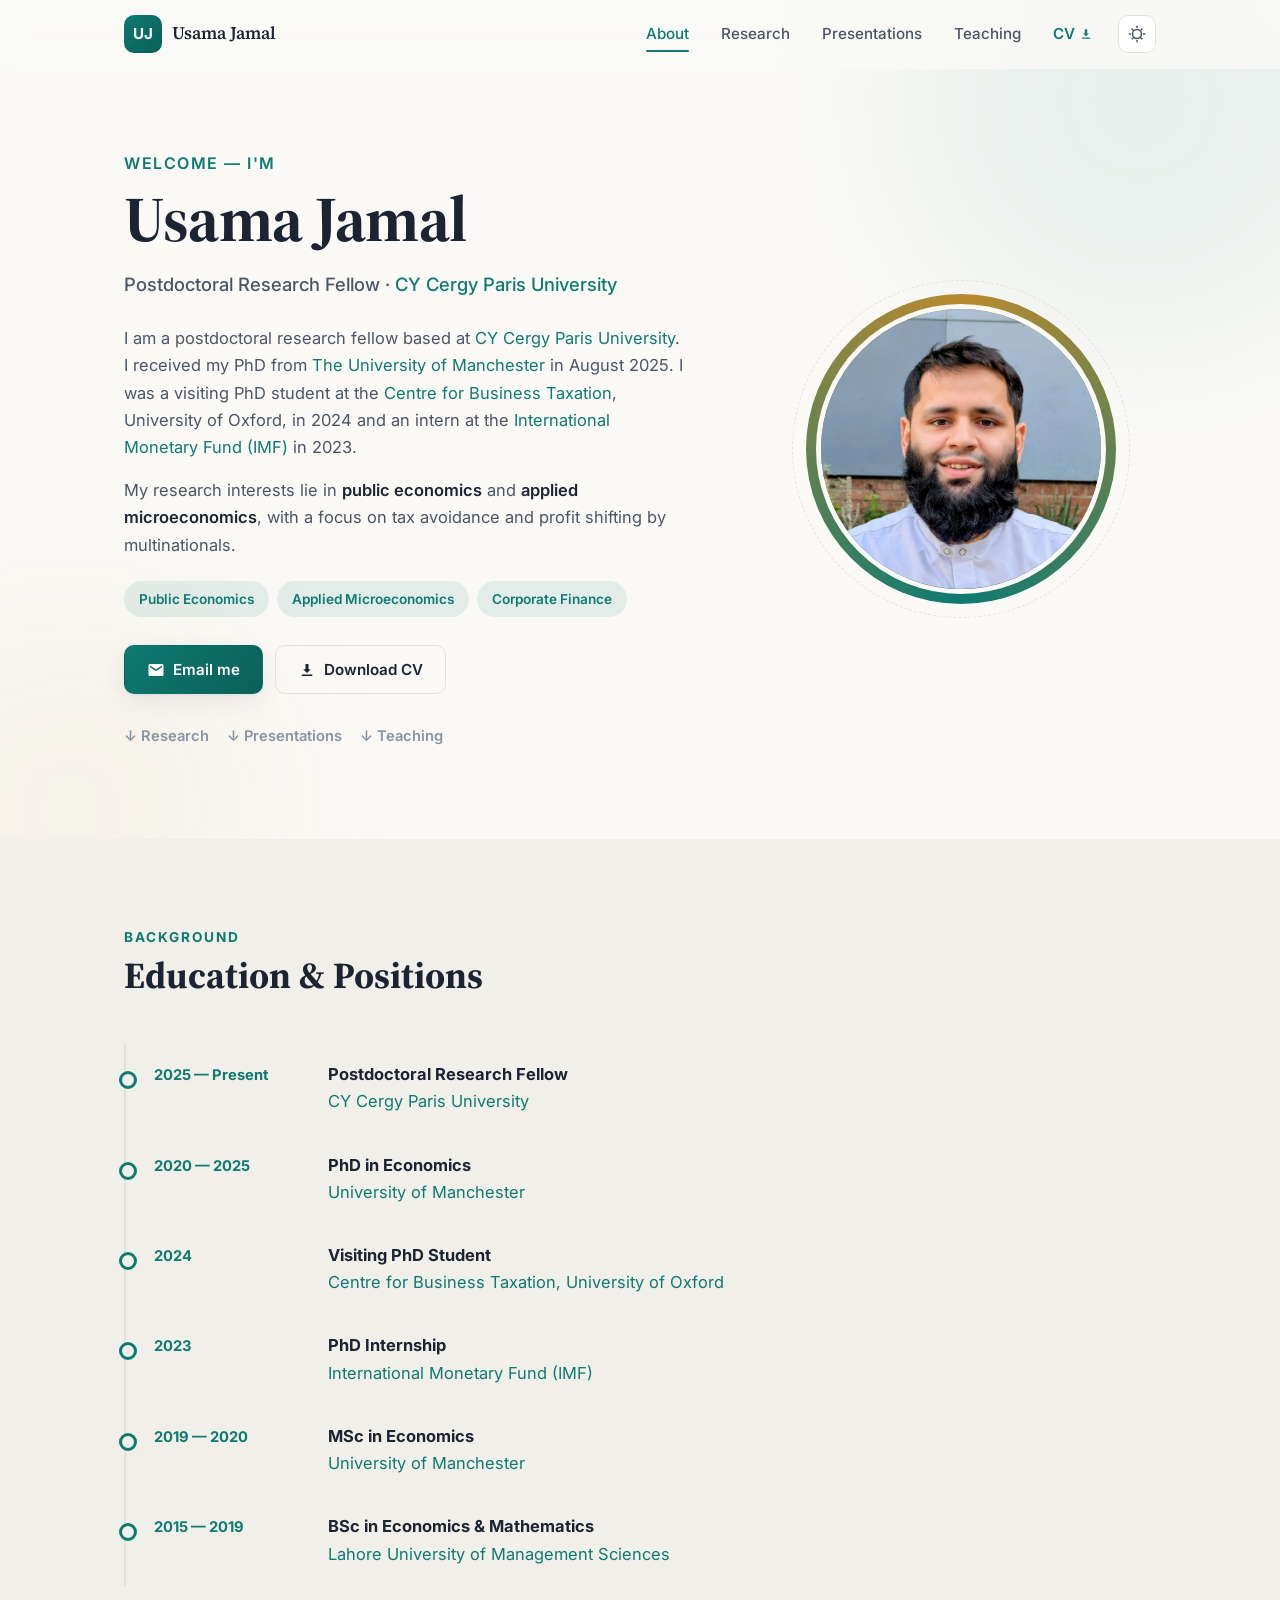
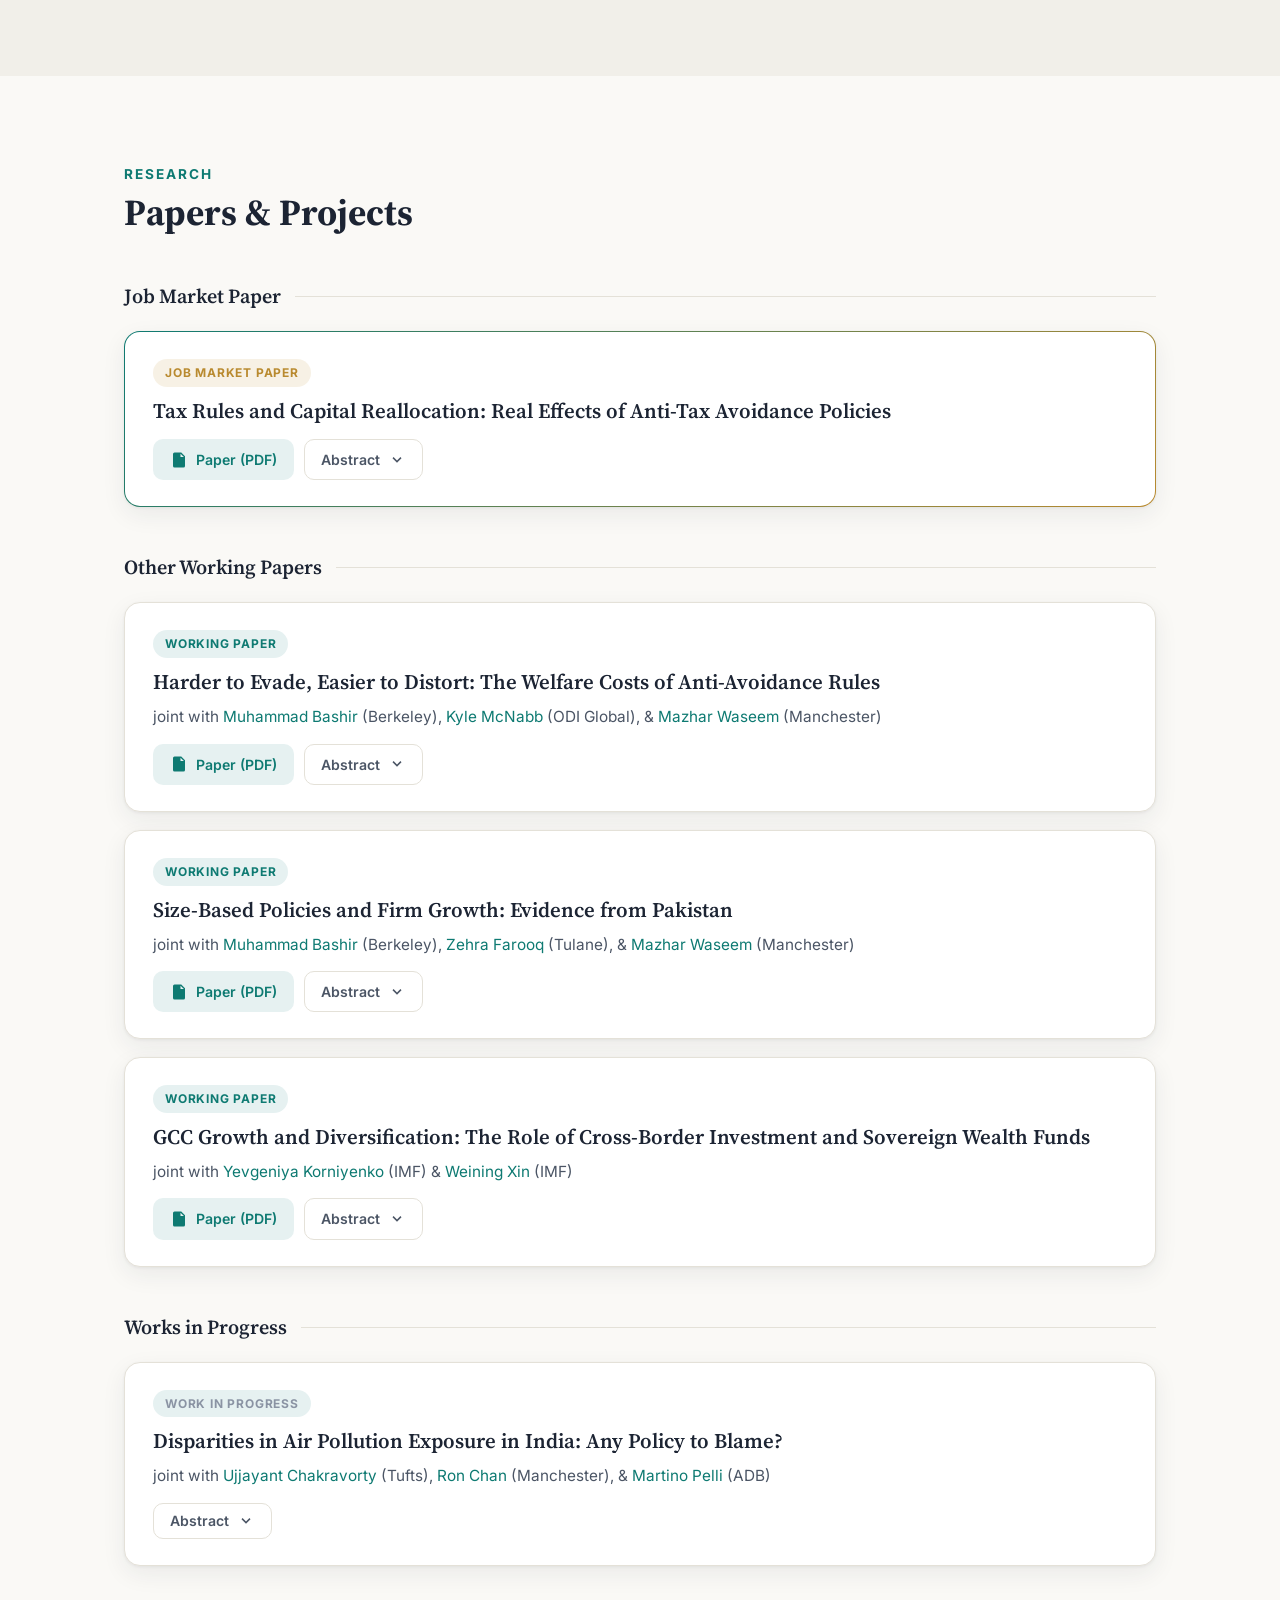
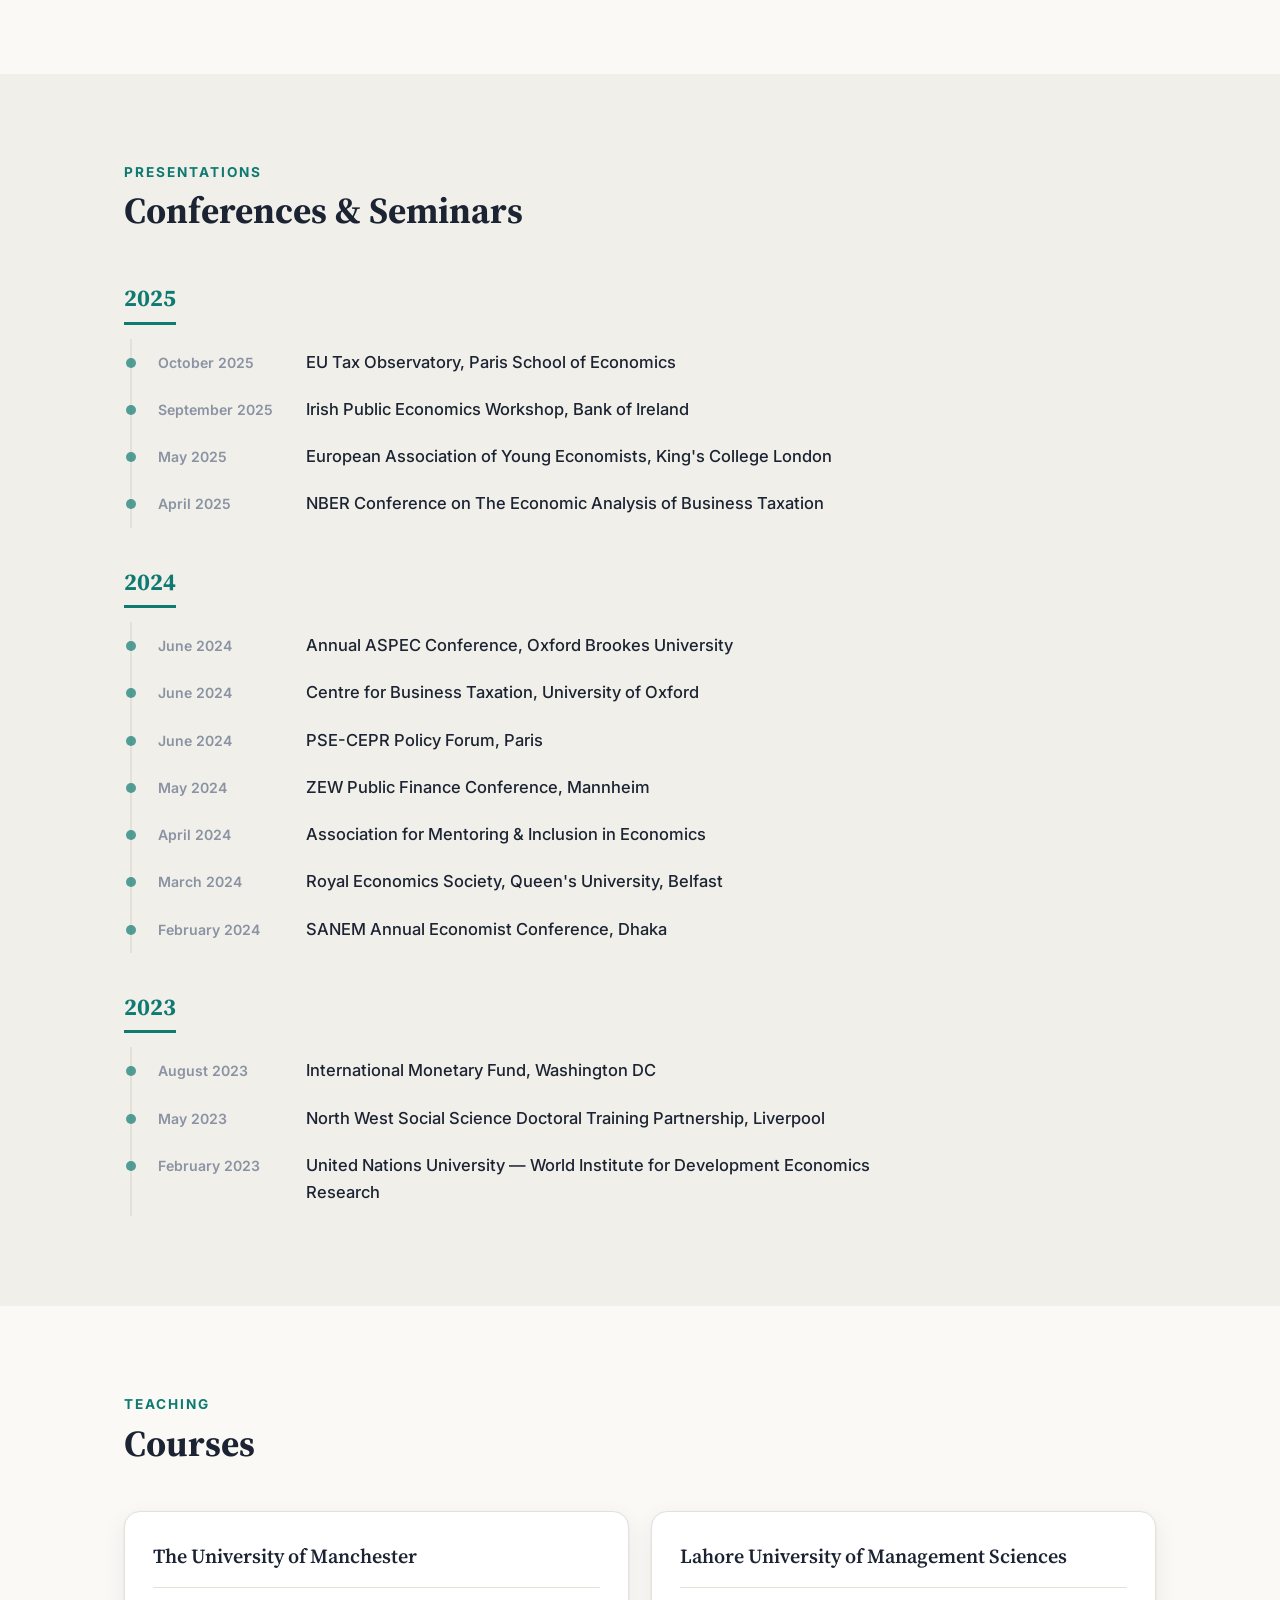
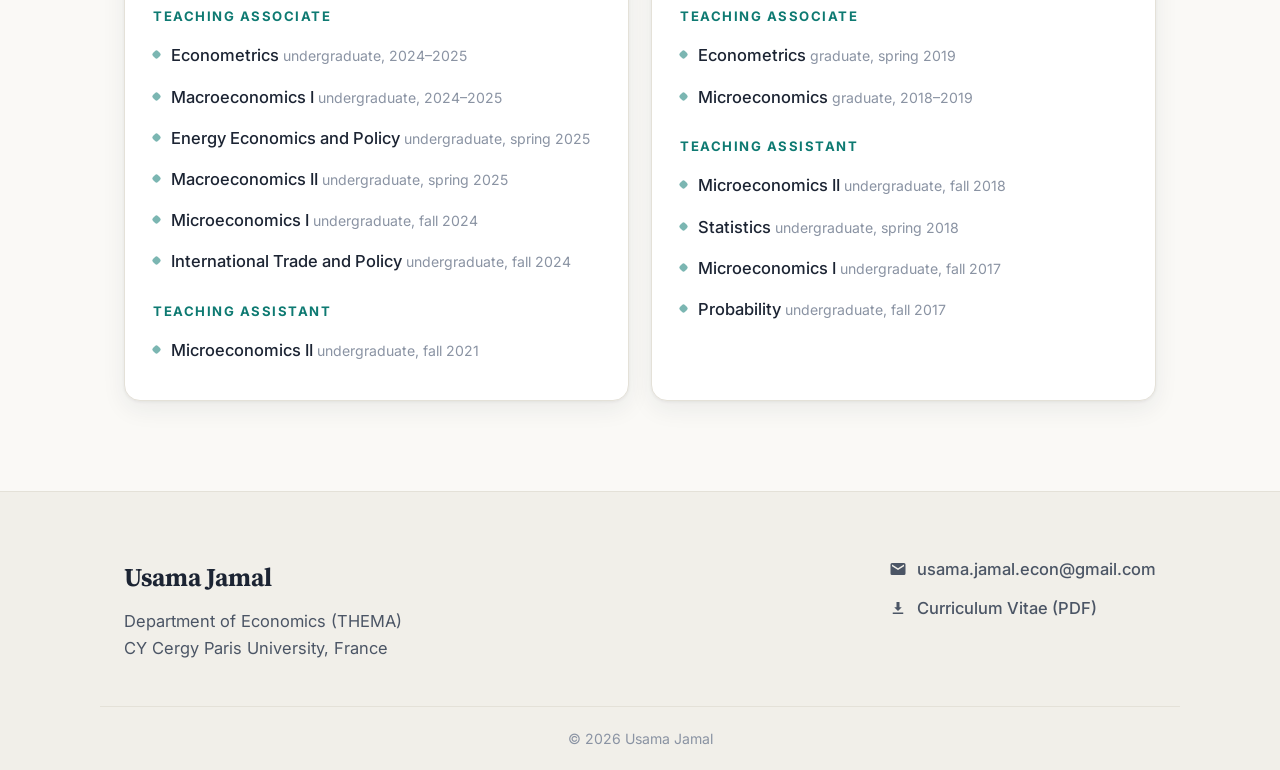
==== commit 2f2ee8fc: "Update Uganda anti-avoidance paper: new title, abstract, and PDF Retitled to "Harder to Evade, Easie" ====
--- a/index.html
+++ b/index.html
@@ -197,10 +197,10 @@
 
         <article class="paper-card reveal">
           <div class="paper-head"><span class="badge badge-wp">Working Paper</span></div>
-          <h4 class="paper-title">Intended and Unintended Consequences of Anti-Avoidance Rules: Evidence from Uganda</h4>
+          <h4 class="paper-title">Harder to Evade, Easier to Distort: The Welfare Costs of Anti-Avoidance Rules</h4>
           <p class="paper-authors">joint with
             <a href="https://bashirmohammad.github.io/" target="_blank" rel="noopener">Muhammad Bashir</a> (Berkeley),
-            <a href="https://odi.org/en/profile/kyle-mcnabb/" target="_blank" rel="noopener">Kyle McNabb</a> (World Bank), &amp;
+            <a href="https://odi.org/en/profile/kyle-mcnabb/" target="_blank" rel="noopener">Kyle McNabb</a> (ODI Global), &amp;
             <a href="https://mazharwaseem.com/" target="_blank" rel="noopener">Mazhar Waseem</a> (Manchester)
           </p>
           <div class="paper-actions">
@@ -213,7 +213,7 @@
             </button>
           </div>
           <div class="abstract-panel">
-            <p>Aggressive profit shifting by MNEs is a growing concern for domestic resource mobilization in developing economies. This paper evaluates the revenue and welfare consequences of a flagship anti-avoidance rule that has been implemented in more than 45 countries to prevent profit shifting by MNEs through the debt channel. Our focus is Uganda, a representative developing country which implemented the rule in 2018. Exploiting admin data comprising the universe of corporate tax returns, we find that the rule does not significantly increase profits reported by MNEs in Uganda or tax remitted by them in Uganda. As an unintended consequence, however, the implementation of the rule leads to a contraction in real economic activity, reducing the turnover, employment, and trade of treated MNEs. We highlight the limited targeting efficiency of the rule, questioning its overall effects on welfare.</p>
+            <p>How should governments tax mobile corporate income without distorting real capital allocation? We explore this question by evaluating the global shift from capital-based to earnings-based anti-avoidance rules, a cornerstone of international tax reform. Exploiting Uganda's exogenous regime change, we show that while earnings-based caps reduce interest deductions, they fail to raise revenue and instead contract real activity. Welfare comparison shows such shifts replace a broad, low-distortion constraint with a narrow, high-distortion one, raising deadweight costs without a revenue dividend. Our findings challenge the consensus that earnings-based rules are uniformly superior, providing a general framework for designing anti-avoidance policy that balances avoidance and real objectives.</p>
           </div>
         </article>
 
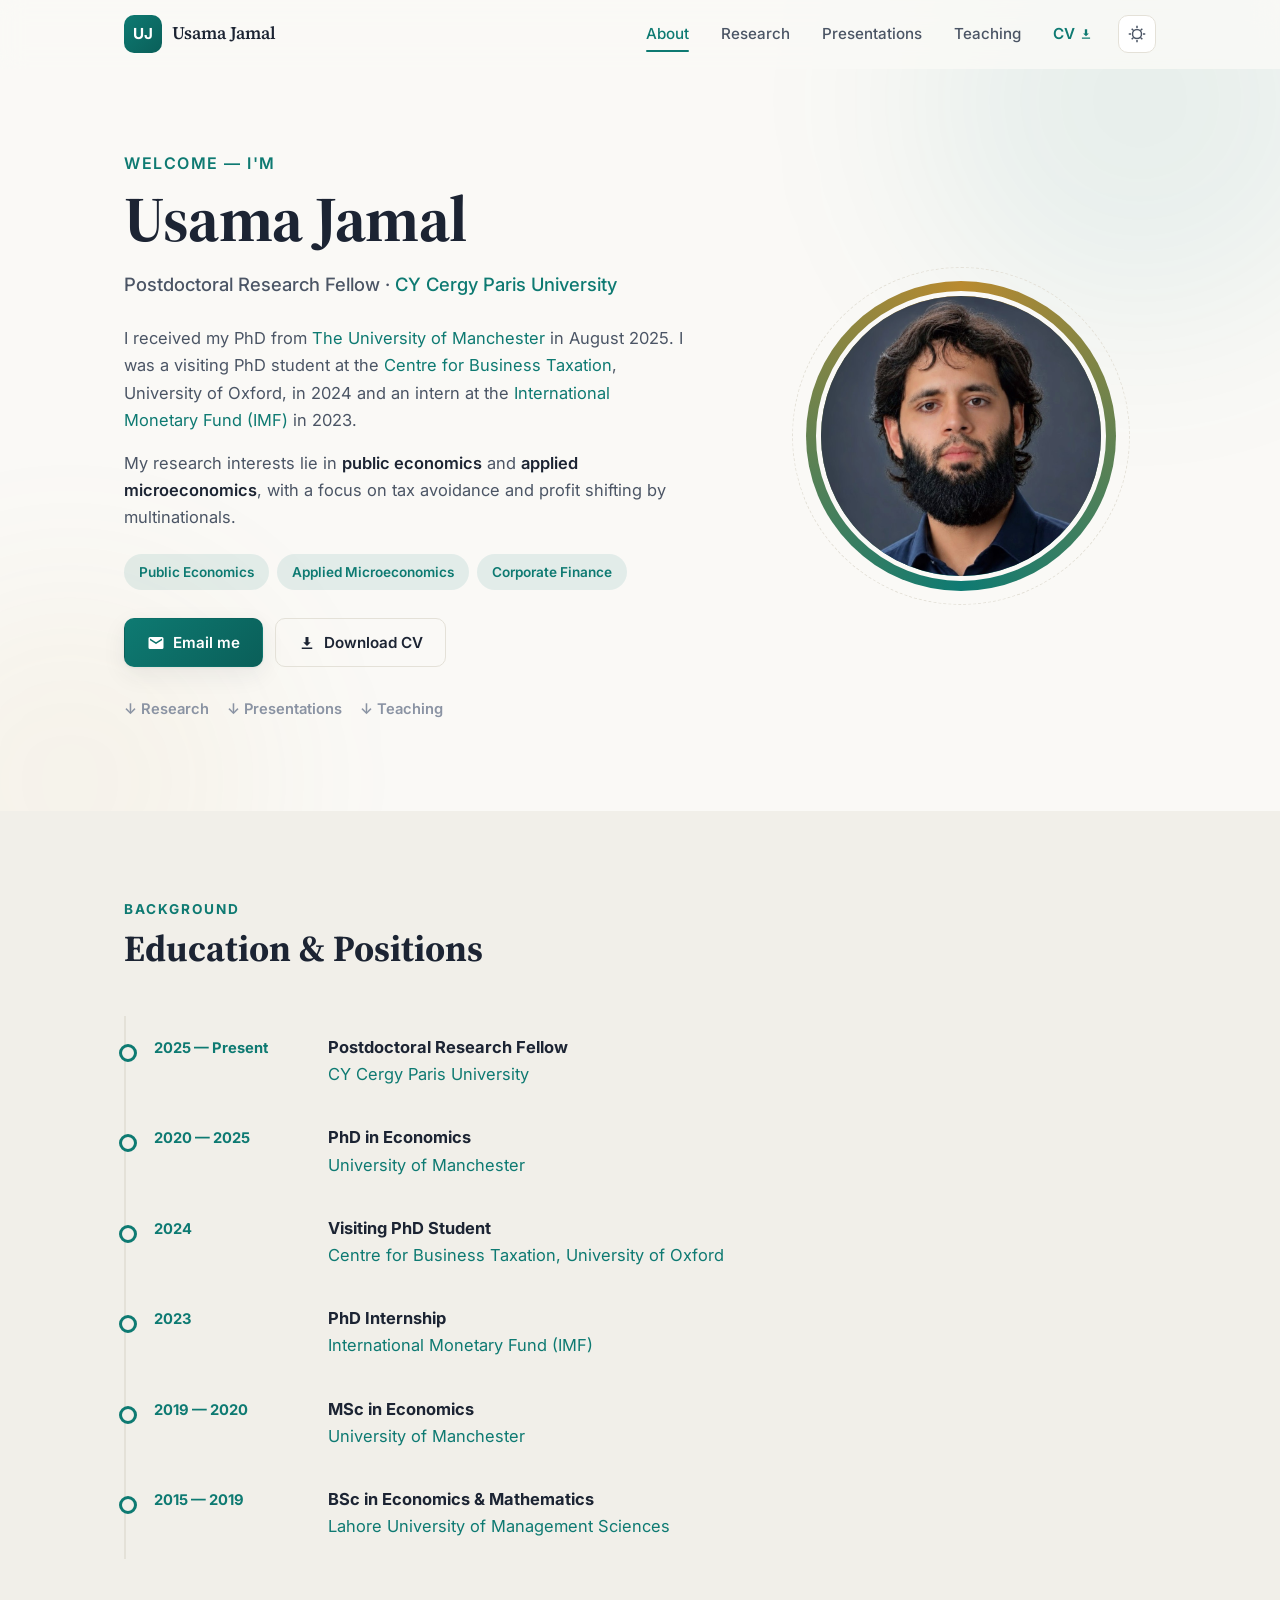
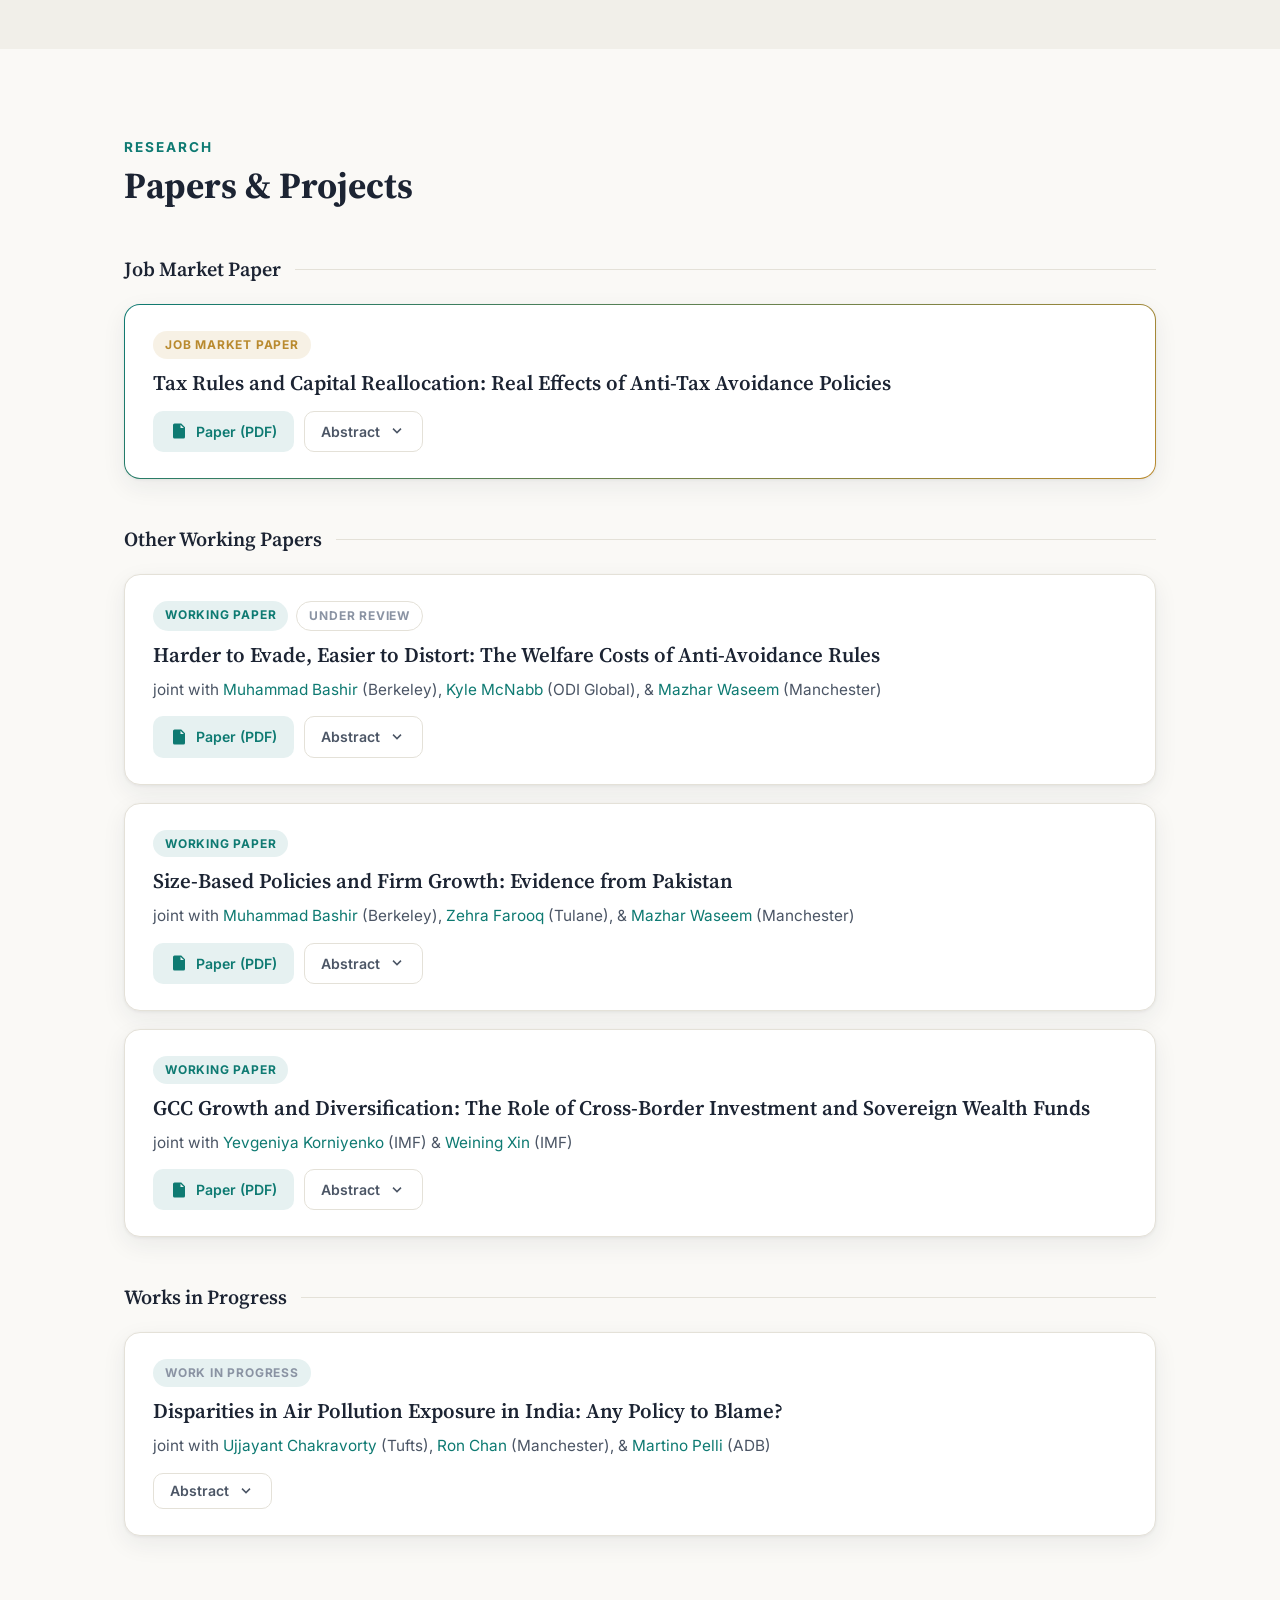
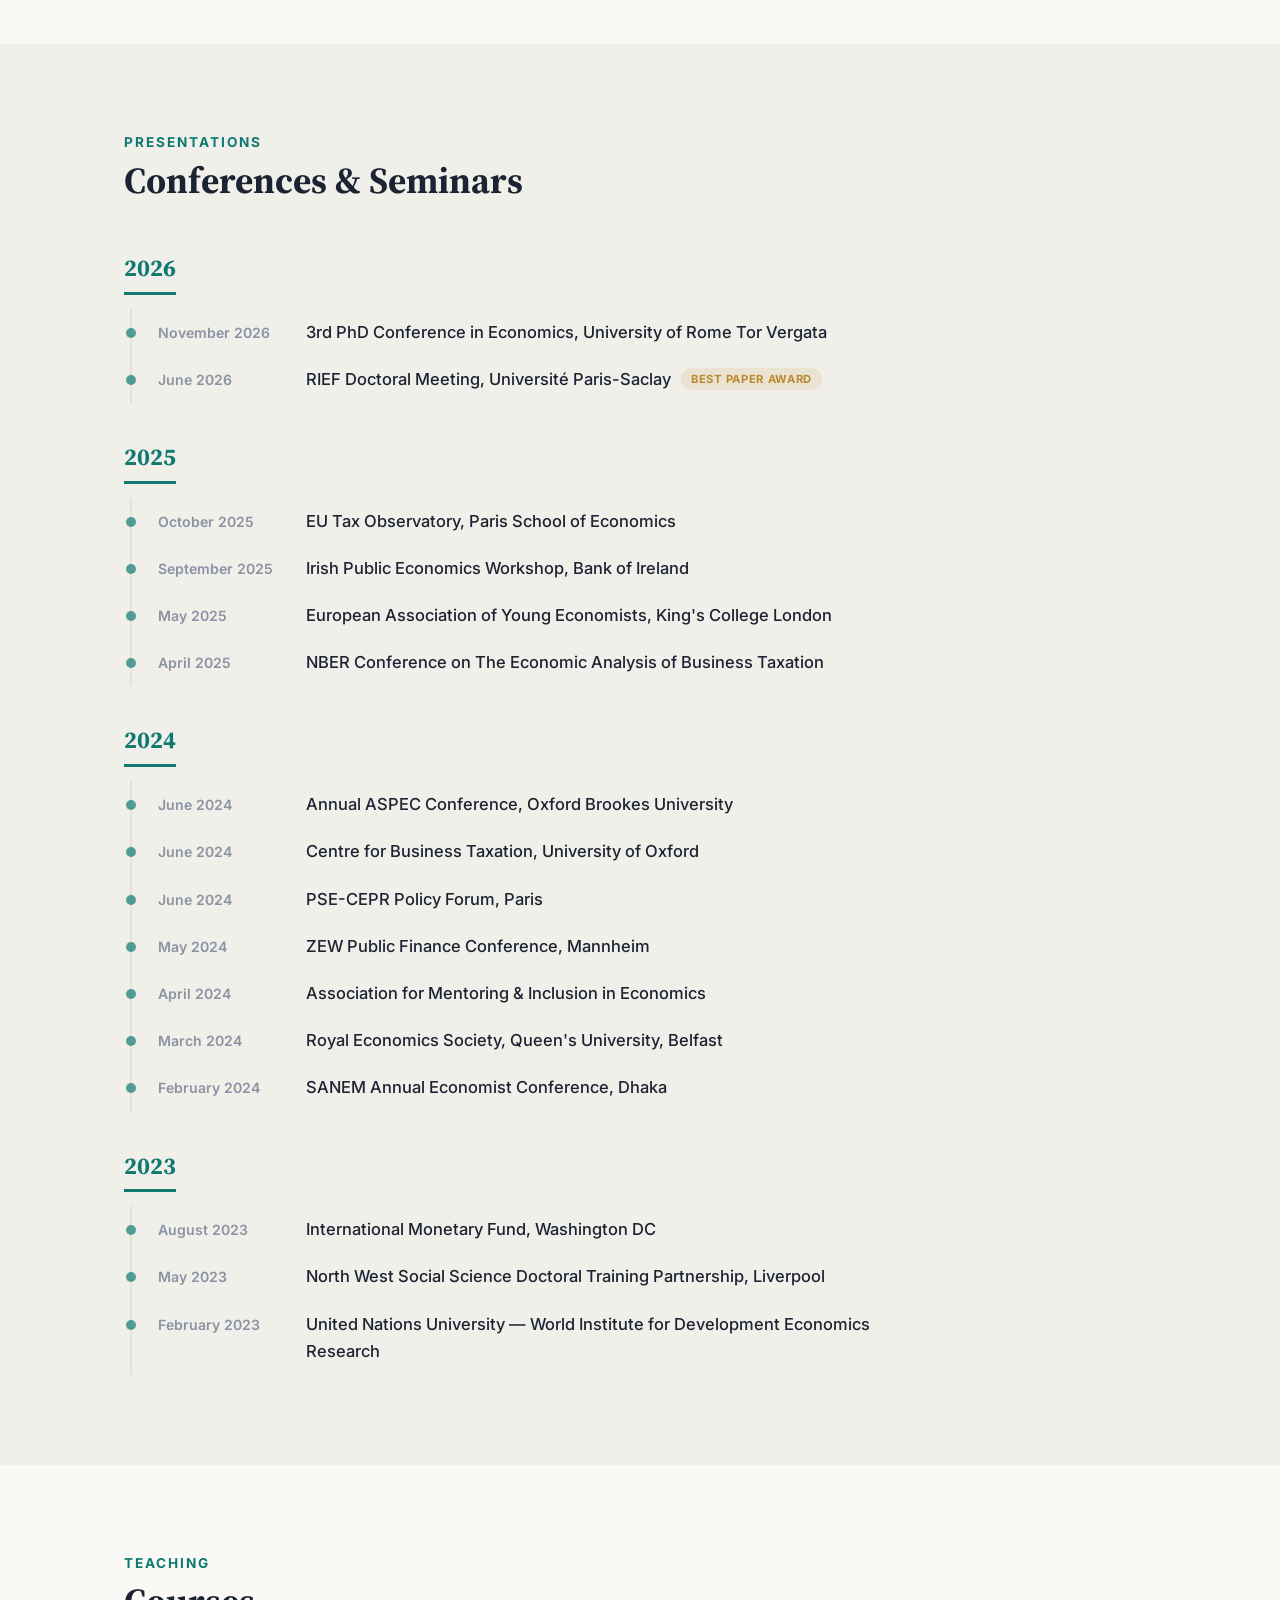
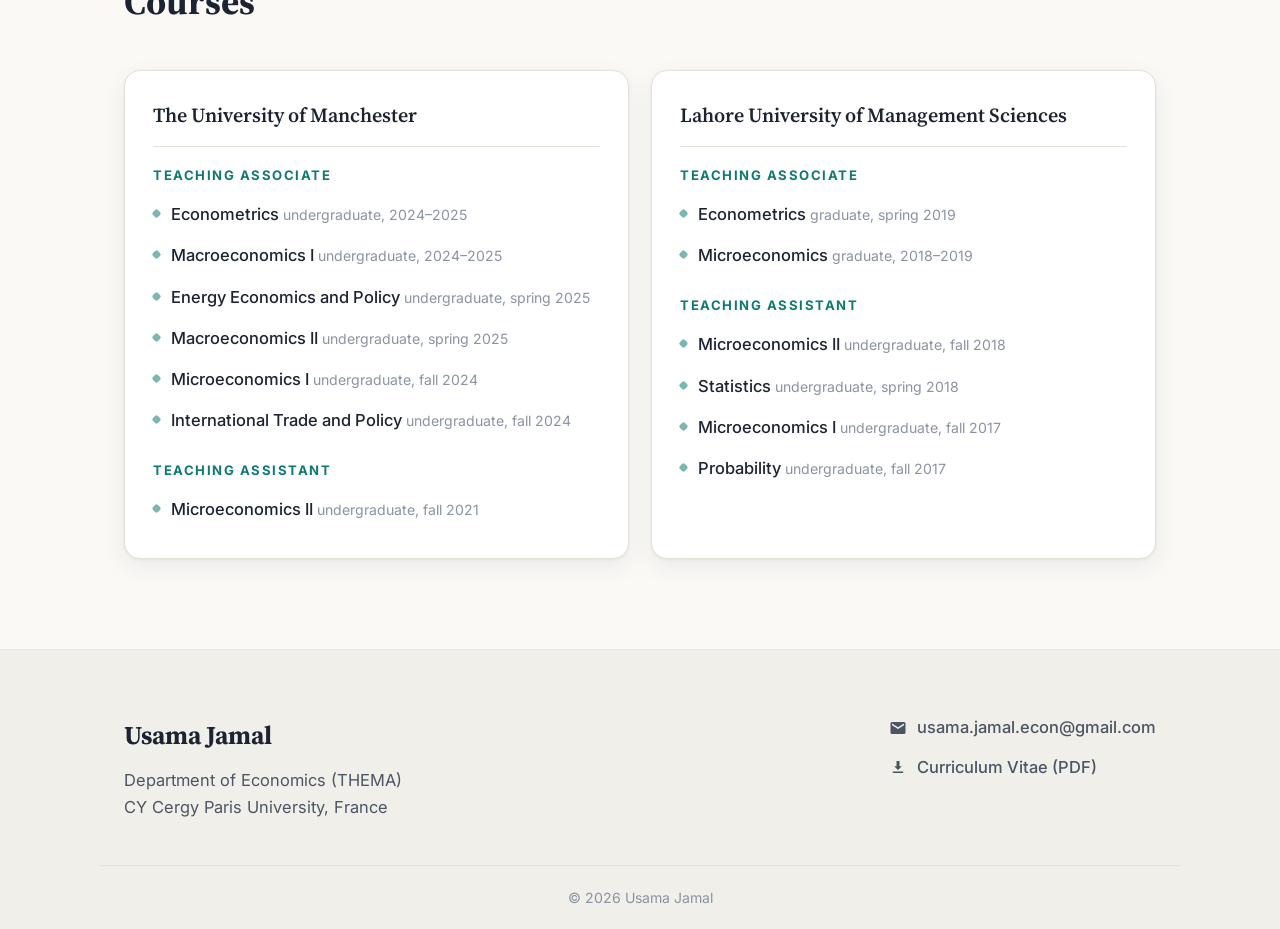
==== commit 17edc9cf: "Update headshot, trim about intro, add 2026 presentations - Replace headshot with new profile photo " ====
--- a/index.html
+++ b/index.html
@@ -89,8 +89,6 @@
             <a href="https://thema.u-cergy.fr/?lang=fr" target="_blank" rel="noopener">CY Cergy Paris University</a>
           </p>
           <p class="hero-bio">
-            I am a postdoctoral research fellow based at
-            <a href="https://thema.u-cergy.fr/?lang=fr" target="_blank" rel="noopener">CY Cergy Paris University</a>.
             I received my PhD from
             <a href="https://www.socialsciences.manchester.ac.uk/economics/" target="_blank" rel="noopener">The University of Manchester</a>
             in August 2025. I was a visiting PhD student at the
@@ -127,7 +125,7 @@
         </div>
         <div class="hero-photo reveal">
           <div class="photo-ring">
-            <img src="assets/headshot.jpg" alt="Portrait of Usama Jamal" width="320" height="447">
+            <img src="assets/headshot.jpg" alt="Portrait of Usama Jamal" width="320" height="472">
           </div>
         </div>
       </div>
@@ -196,7 +194,10 @@
         <h3 class="research-group reveal">Other Working Papers</h3>
 
         <article class="paper-card reveal">
-          <div class="paper-head"><span class="badge badge-wp">Working Paper</span></div>
+          <div class="paper-head">
+            <span class="badge badge-wp">Working Paper</span>
+            <span class="badge badge-status">Under Review</span>
+          </div>
           <h4 class="paper-title">Harder to Evade, Easier to Distort: The Welfare Costs of Anti-Avoidance Rules</h4>
           <p class="paper-authors">joint with
             <a href="https://bashirmohammad.github.io/" target="_blank" rel="noopener">Muhammad Bashir</a> (Berkeley),
@@ -289,6 +290,12 @@
       <div class="container">
         <h2 class="section-title reveal"><span class="section-kicker">Presentations</span>Conferences &amp; Seminars</h2>
         <div class="timeline">
+
+          <div class="timeline-year reveal"><span>2026</span></div>
+          <ul class="timeline-list">
+            <li class="timeline-item reveal"><span class="tl-when">November 2026</span><span class="tl-what">3rd PhD Conference in Economics, University of Rome Tor Vergata</span></li>
+            <li class="timeline-item reveal"><span class="tl-when">June 2026</span><span class="tl-what">RIEF Doctoral Meeting, Université Paris-Saclay <span class="tl-award">Best Paper Award</span></span></li>
+          </ul>
 
           <div class="timeline-year reveal"><span>2025</span></div>
           <ul class="timeline-list">
--- a/css/style.css
+++ b/css/style.css
@@ -258,7 +258,7 @@
 @keyframes spin { to { transform: rotate(360deg); } }
 .photo-ring img {
   display: block; width: 290px; height: 290px; border-radius: 50%;
-  object-fit: cover; object-position: 50% 25%;
+  object-fit: cover; object-position: 50% 15%;
   border: 5px solid var(--bg);
   transition: border-color 0.35s ease;
 }
@@ -324,7 +324,7 @@
   border-color: transparent;
 }
 
-.paper-head { margin-bottom: 10px; }
+.paper-head { display: flex; flex-wrap: wrap; gap: 8px; margin-bottom: 10px; }
 .badge {
   display: inline-block; padding: 4px 12px; border-radius: 999px;
   font-size: 0.75rem; font-weight: 700; letter-spacing: 0.8px; text-transform: uppercase;
@@ -332,6 +332,7 @@
 .badge-jmp { background: var(--gold-soft); color: var(--gold); }
 .badge-wp  { background: var(--accent-soft); color: var(--accent); }
 .badge-wip { background: var(--accent-soft); color: var(--ink-faint); }
+.badge-status { background: transparent; color: var(--ink-faint); border: 1px solid var(--border); }
 
 .paper-title {
   font-family: var(--serif); font-size: 1.3rem; font-weight: 600;
@@ -399,6 +400,12 @@
 .timeline-item:hover::before { transform: scale(1.5); opacity: 1; }
 .tl-when { font-weight: 600; font-size: 0.88rem; color: var(--ink-faint); min-width: 130px; padding-top: 2px; }
 .tl-what { color: var(--ink); font-weight: 500; flex: 1; min-width: 240px; }
+.tl-award {
+  display: inline-block; margin-left: 6px; padding: 2px 10px; border-radius: 999px;
+  background: var(--gold-soft); color: var(--gold);
+  font-size: 0.7rem; font-weight: 700; letter-spacing: 0.7px; text-transform: uppercase;
+  white-space: nowrap; vertical-align: 2px;
+}
 
 /* ---------- teaching ---------- */
 
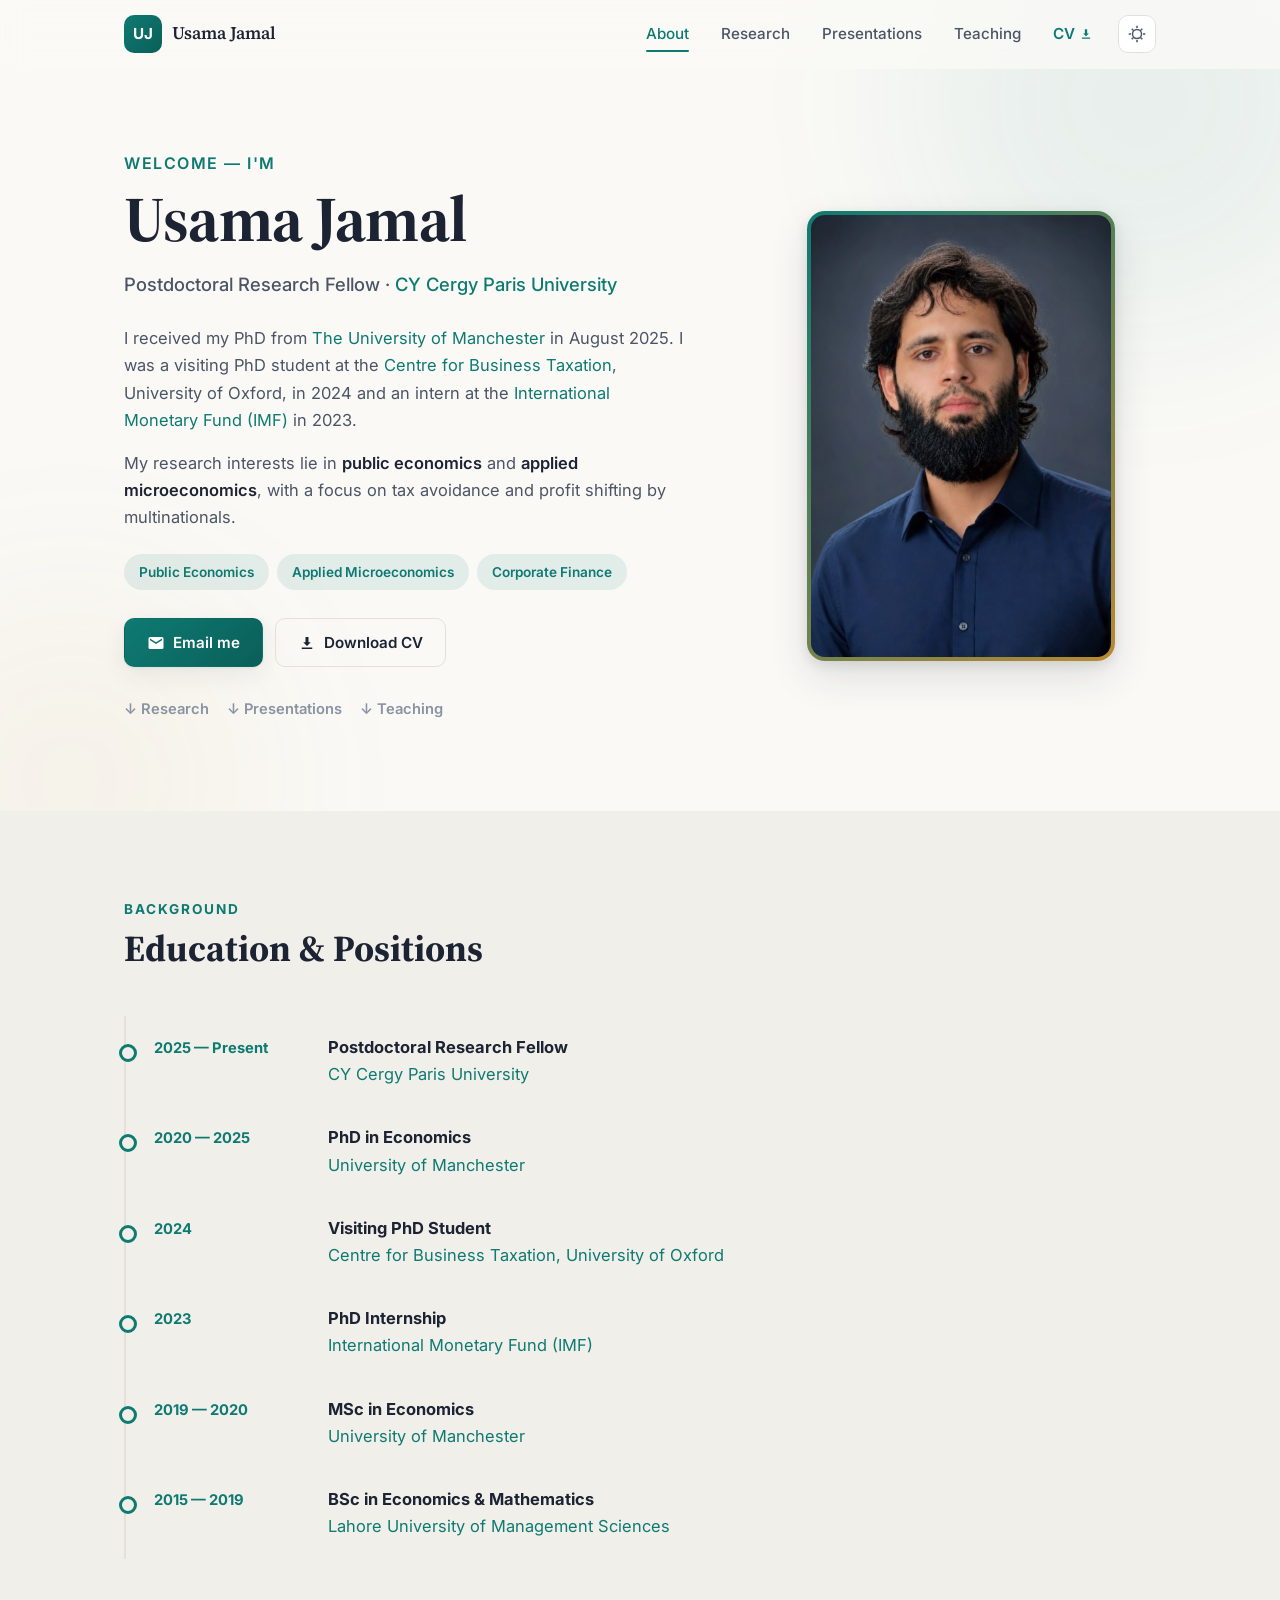
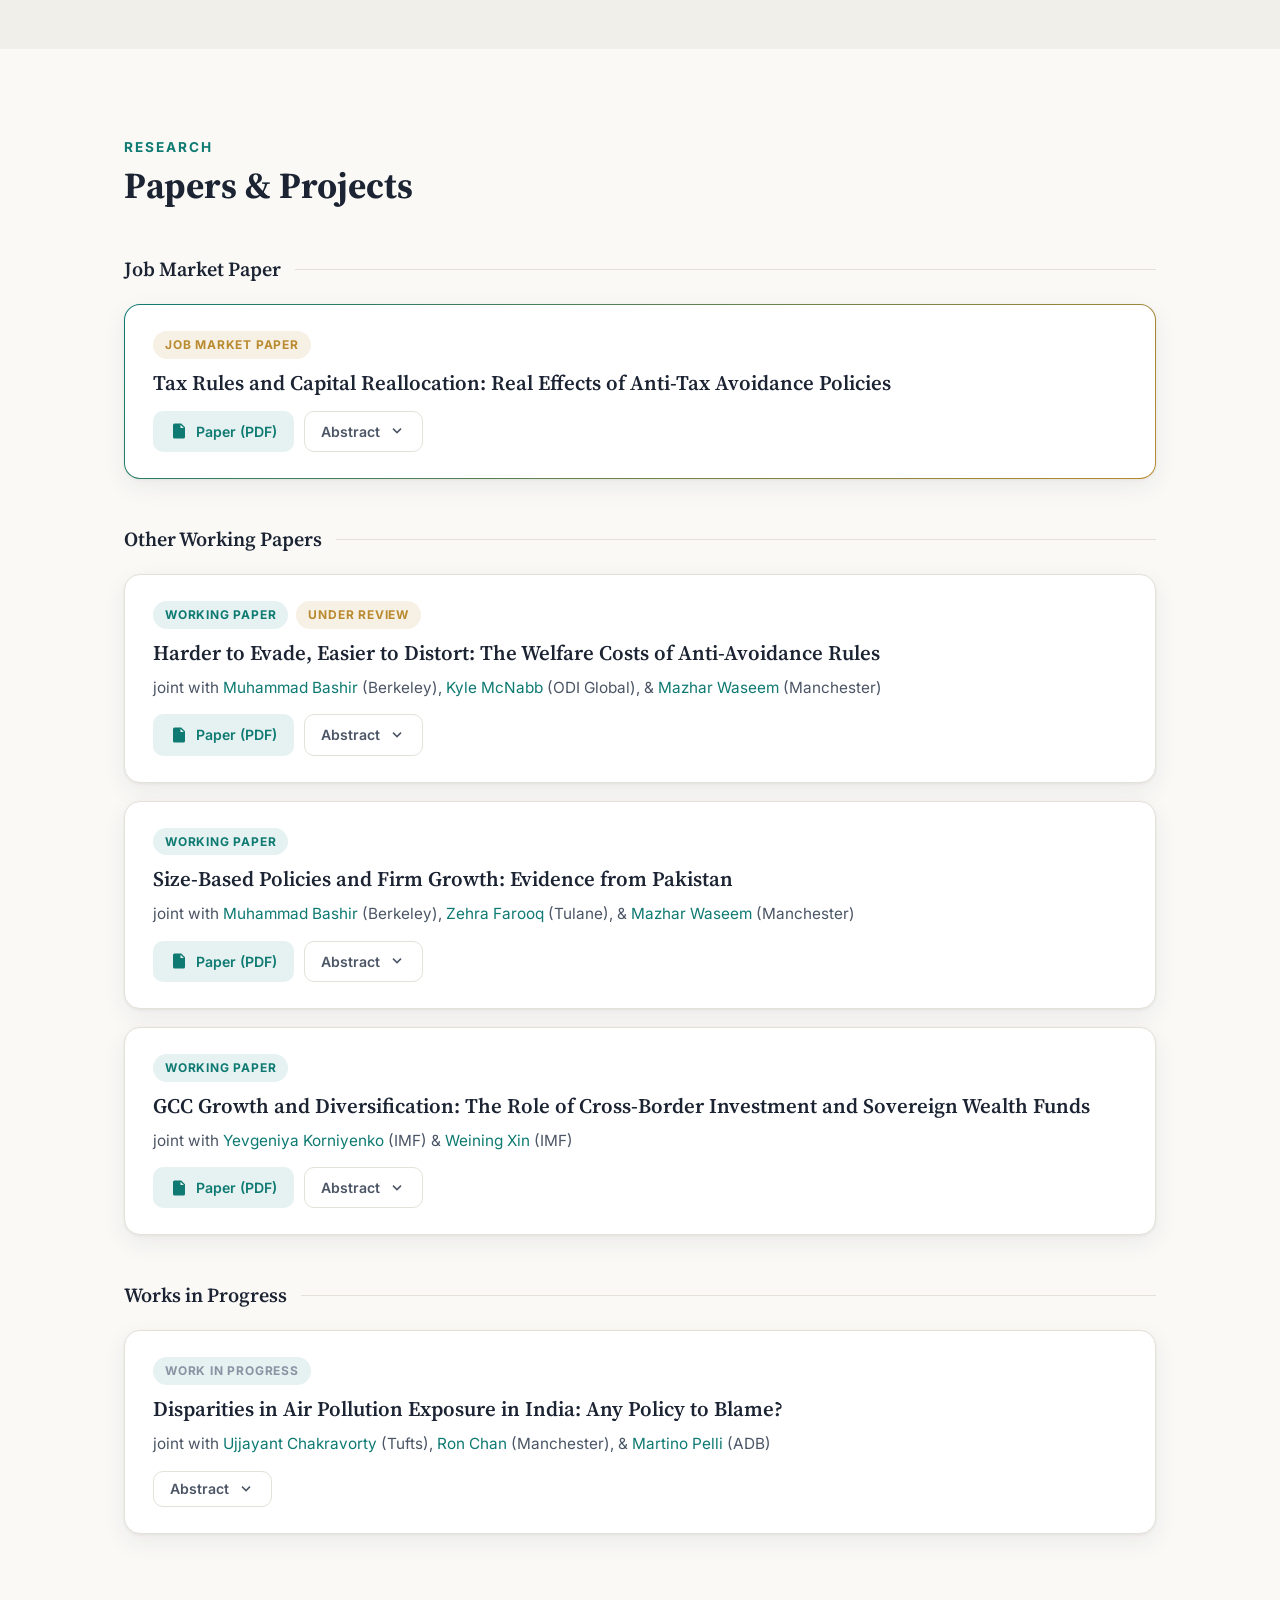
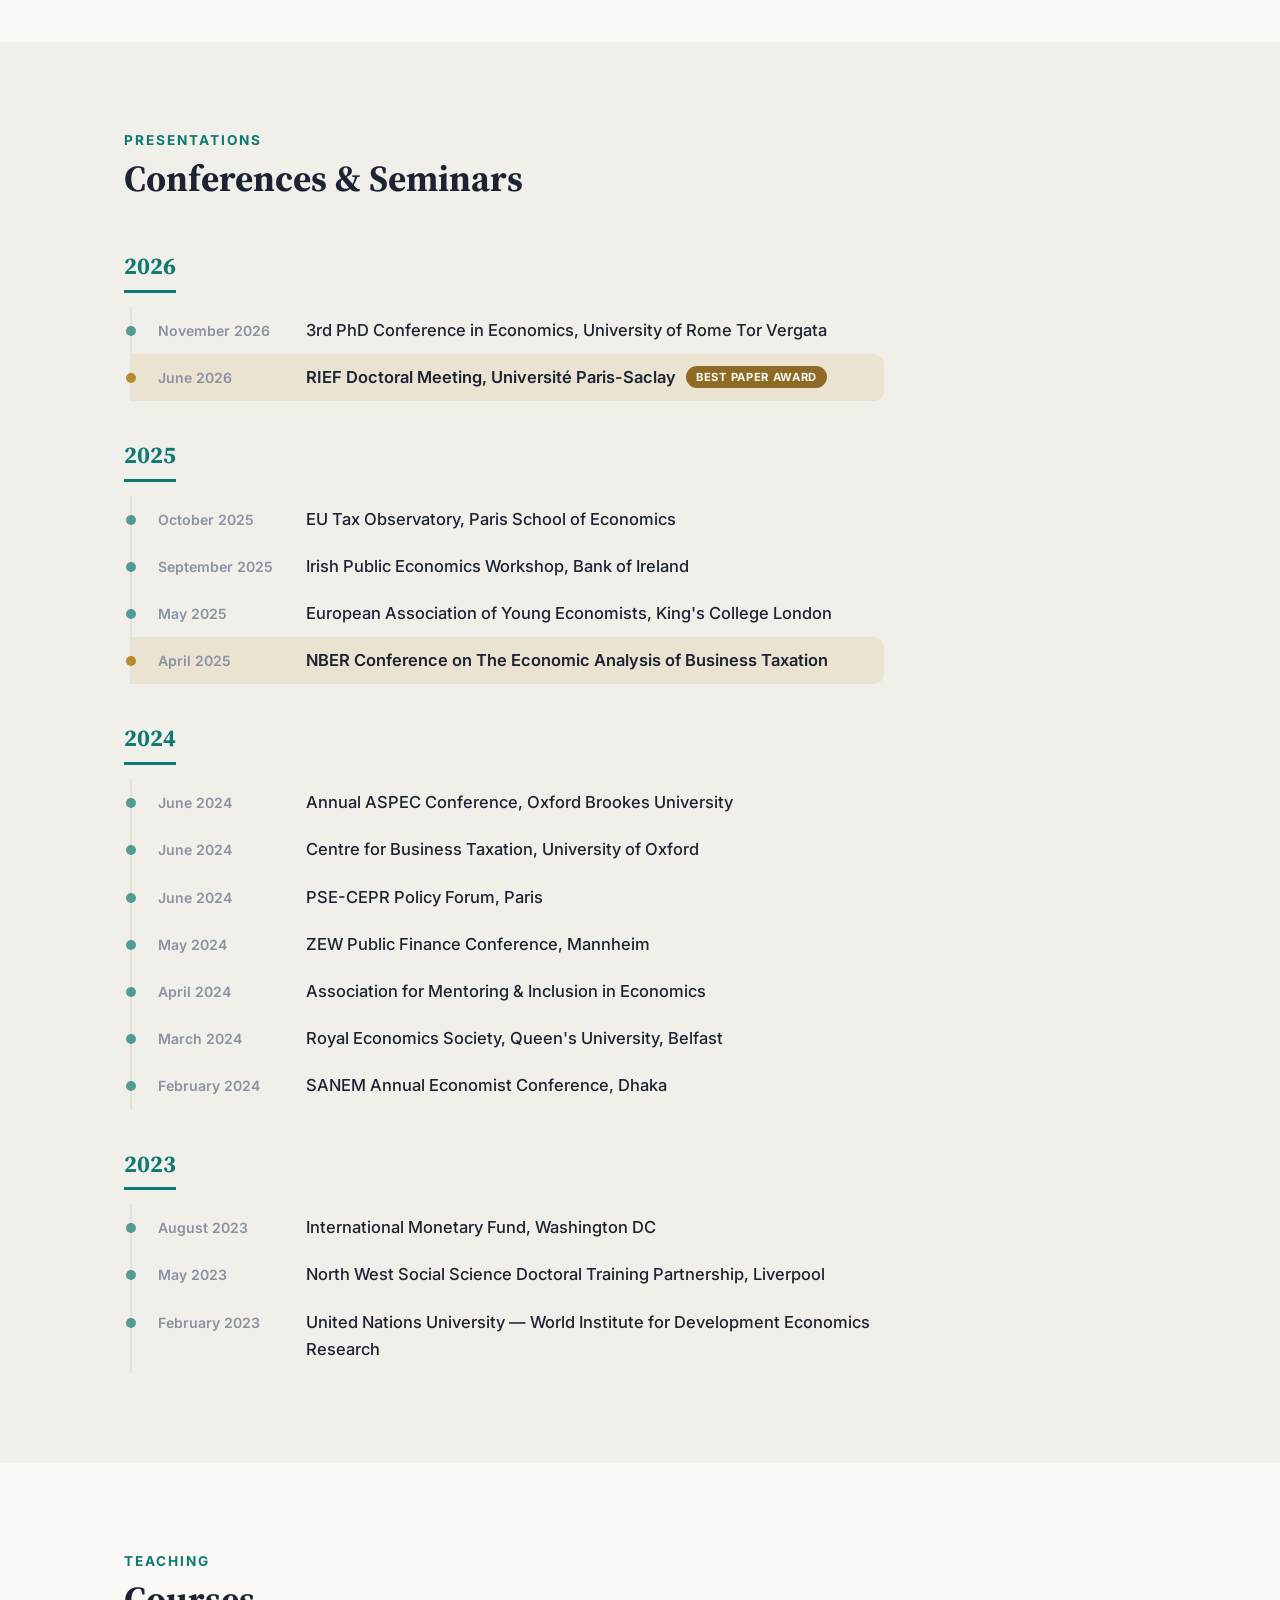
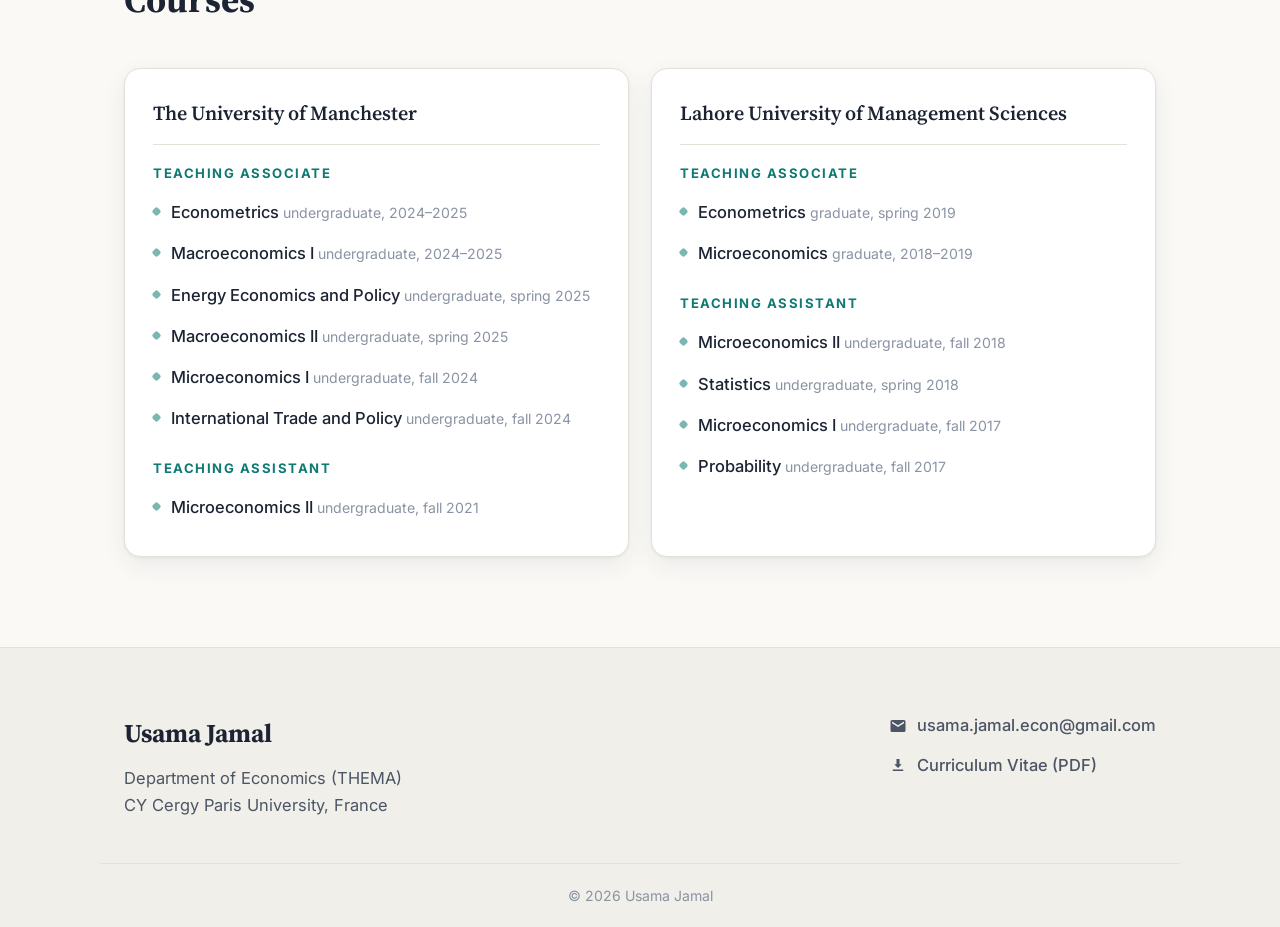
==== commit d33039c4: "Rectangular photo frame; highlight NBER and the Best Paper Award - Swap the circular photo for a rou" ====
--- a/index.html
+++ b/index.html
@@ -124,7 +124,7 @@
           </nav>
         </div>
         <div class="hero-photo reveal">
-          <div class="photo-ring">
+          <div class="photo-frame">
             <img src="assets/headshot.jpg" alt="Portrait of Usama Jamal" width="320" height="472">
           </div>
         </div>
@@ -294,7 +294,7 @@
           <div class="timeline-year reveal"><span>2026</span></div>
           <ul class="timeline-list">
             <li class="timeline-item reveal"><span class="tl-when">November 2026</span><span class="tl-what">3rd PhD Conference in Economics, University of Rome Tor Vergata</span></li>
-            <li class="timeline-item reveal"><span class="tl-when">June 2026</span><span class="tl-what">RIEF Doctoral Meeting, Université Paris-Saclay <span class="tl-award">Best Paper Award</span></span></li>
+            <li class="timeline-item is-highlight reveal"><span class="tl-when">June 2026</span><span class="tl-what">RIEF Doctoral Meeting, Université Paris-Saclay <span class="tl-award">Best Paper Award</span></span></li>
           </ul>
 
           <div class="timeline-year reveal"><span>2025</span></div>
@@ -302,7 +302,7 @@
             <li class="timeline-item reveal"><span class="tl-when">October 2025</span><span class="tl-what">EU Tax Observatory, Paris School of Economics</span></li>
             <li class="timeline-item reveal"><span class="tl-when">September 2025</span><span class="tl-what">Irish Public Economics Workshop, Bank of Ireland</span></li>
             <li class="timeline-item reveal"><span class="tl-when">May 2025</span><span class="tl-what">European Association of Young Economists, King's College London</span></li>
-            <li class="timeline-item reveal"><span class="tl-when">April 2025</span><span class="tl-what">NBER Conference on The Economic Analysis of Business Taxation</span></li>
+            <li class="timeline-item is-highlight reveal"><span class="tl-when">April 2025</span><span class="tl-what">NBER Conference on The Economic Analysis of Business Taxation</span></li>
           </ul>
 
           <div class="timeline-year reveal"><span>2024</span></div>
--- a/css/style.css
+++ b/css/style.css
@@ -15,6 +15,8 @@
   --accent-soft: rgba(14, 122, 114, 0.1);
   --gold: #b98a2f;
   --gold-soft: rgba(185, 138, 47, 0.12);
+  /* darkened so white text on a solid gold fill clears WCAG AA (4.9:1) */
+  --gold-strong: #8f6a24;
   --border: #e4e1d8;
   --shadow: 0 1px 3px rgba(28, 36, 51, 0.06), 0 8px 24px rgba(28, 36, 51, 0.07);
   --shadow-lift: 0 4px 12px rgba(28, 36, 51, 0.1), 0 16px 40px rgba(28, 36, 51, 0.12);
@@ -35,6 +37,8 @@
   --accent-soft: rgba(62, 200, 187, 0.12);
   --gold: #d4a948;
   --gold-soft: rgba(212, 169, 72, 0.14);
+  /* on dark, the base gold is already bright enough to carry dark text (8.2:1) */
+  --gold-strong: #d4a948;
   --border: #273350;
   --shadow: 0 1px 3px rgba(0, 0, 0, 0.3), 0 8px 24px rgba(0, 0, 0, 0.35);
   --shadow-lift: 0 4px 12px rgba(0, 0, 0, 0.4), 0 16px 40px rgba(0, 0, 0, 0.45);
@@ -241,26 +245,15 @@
 .hero-quicklinks a:hover { color: var(--accent); }
 
 .hero-photo { display: flex; justify-content: center; }
-.photo-ring {
-  position: relative; padding: 10px; border-radius: 50%;
-  background: conic-gradient(from 180deg, var(--accent), var(--gold), var(--accent));
-  animation: ring-rotate 10s linear infinite;
-}
-@keyframes ring-rotate {
-  from { background: conic-gradient(from 0deg, var(--accent), var(--gold), var(--accent)); }
-  /* conic angle isn't animatable everywhere; the subtle effect below is the fallback */
-}
-.photo-ring::after {
-  content: ""; position: absolute; inset: -14px; border-radius: 50%;
-  border: 1.5px dashed var(--border);
-  animation: spin 40s linear infinite;
-}
-@keyframes spin { to { transform: rotate(360deg); } }
-.photo-ring img {
-  display: block; width: 290px; height: 290px; border-radius: 50%;
-  object-fit: cover; object-position: 50% 15%;
-  border: 5px solid var(--bg);
-  transition: border-color 0.35s ease;
+.photo-frame {
+  padding: 4px; border-radius: 18px;
+  background: linear-gradient(135deg, var(--accent), var(--gold));
+  box-shadow: var(--shadow-lift);
+  transition: box-shadow 0.35s ease;
+}
+/* height is left to the image's own aspect ratio, so the portrait is never cropped */
+.photo-frame img {
+  display: block; width: 300px; height: auto; border-radius: 14px;
 }
 
 /* ---------- sections ---------- */
@@ -332,7 +325,7 @@
 .badge-jmp { background: var(--gold-soft); color: var(--gold); }
 .badge-wp  { background: var(--accent-soft); color: var(--accent); }
 .badge-wip { background: var(--accent-soft); color: var(--ink-faint); }
-.badge-status { background: transparent; color: var(--ink-faint); border: 1px solid var(--border); }
+.badge-status { background: var(--gold-soft); color: var(--gold); }
 
 .paper-title {
   font-family: var(--serif); font-size: 1.3rem; font-weight: 600;
@@ -400,12 +393,22 @@
 .timeline-item:hover::before { transform: scale(1.5); opacity: 1; }
 .tl-when { font-weight: 600; font-size: 0.88rem; color: var(--ink-faint); min-width: 130px; padding-top: 2px; }
 .tl-what { color: var(--ink); font-weight: 500; flex: 1; min-width: 240px; }
+/* solid fill, one tier above the gold-soft badges, so the award reads as the peak */
 .tl-award {
   display: inline-block; margin-left: 6px; padding: 2px 10px; border-radius: 999px;
-  background: var(--gold-soft); color: var(--gold);
+  background: var(--gold-strong); color: var(--bg);
   font-size: 0.7rem; font-weight: 700; letter-spacing: 0.7px; text-transform: uppercase;
   white-space: nowrap; vertical-align: 2px;
 }
+
+/* highlighted timeline rows (NBER, award-winning talks) */
+.timeline-item.is-highlight {
+  background: var(--gold-soft);
+  border-radius: 0 10px 10px 0;
+  padding-right: 14px;
+}
+.timeline-item.is-highlight::before { background: var(--gold); opacity: 1; }
+.timeline-item.is-highlight .tl-what { font-weight: 600; }
 
 /* ---------- teaching ---------- */
 
@@ -496,7 +499,7 @@
   .hero { padding: 120px 0 70px; }
   .hero-grid { grid-template-columns: 1fr; gap: 40px; }
   .hero-photo { order: -1; }
-  .photo-ring img { width: 210px; height: 210px; }
+  .photo-frame img { width: 220px; }
   .teaching-grid { grid-template-columns: 1fr; }
   .footer-grid { grid-template-columns: 1fr; }
 
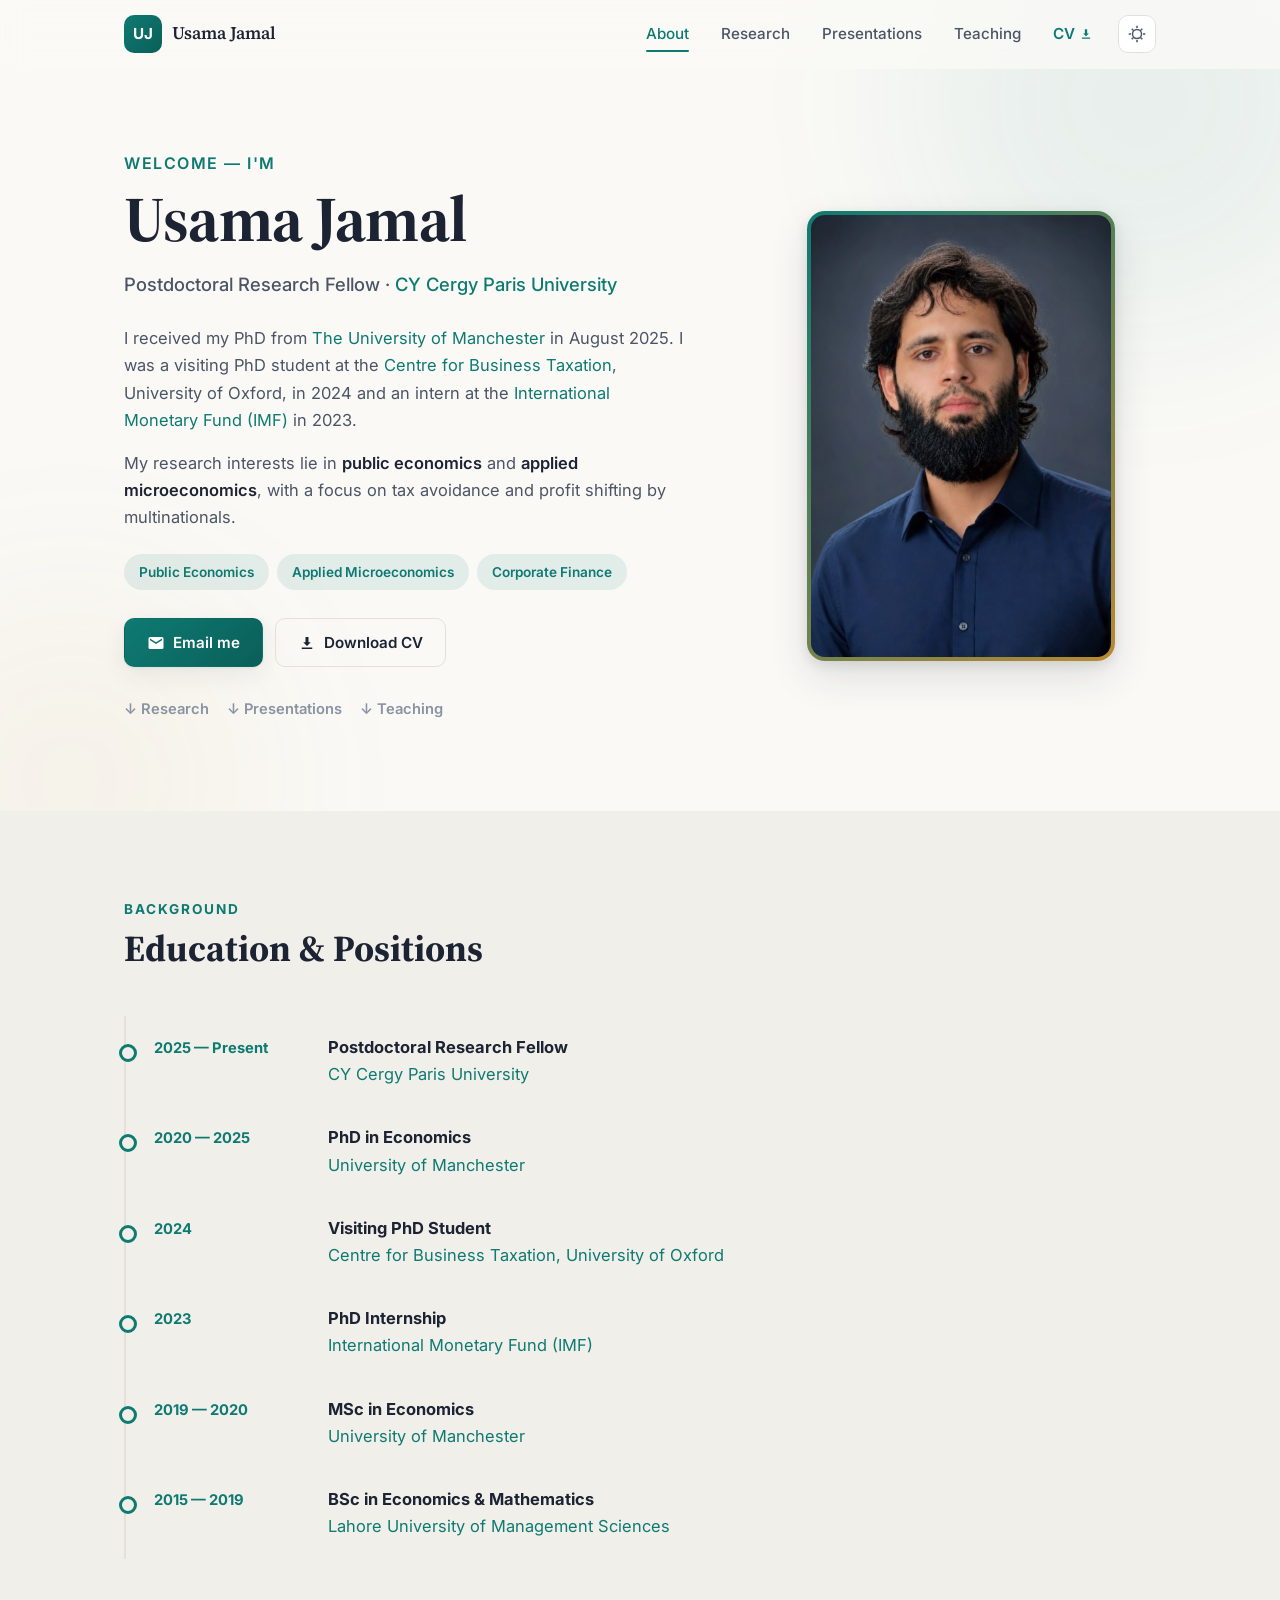
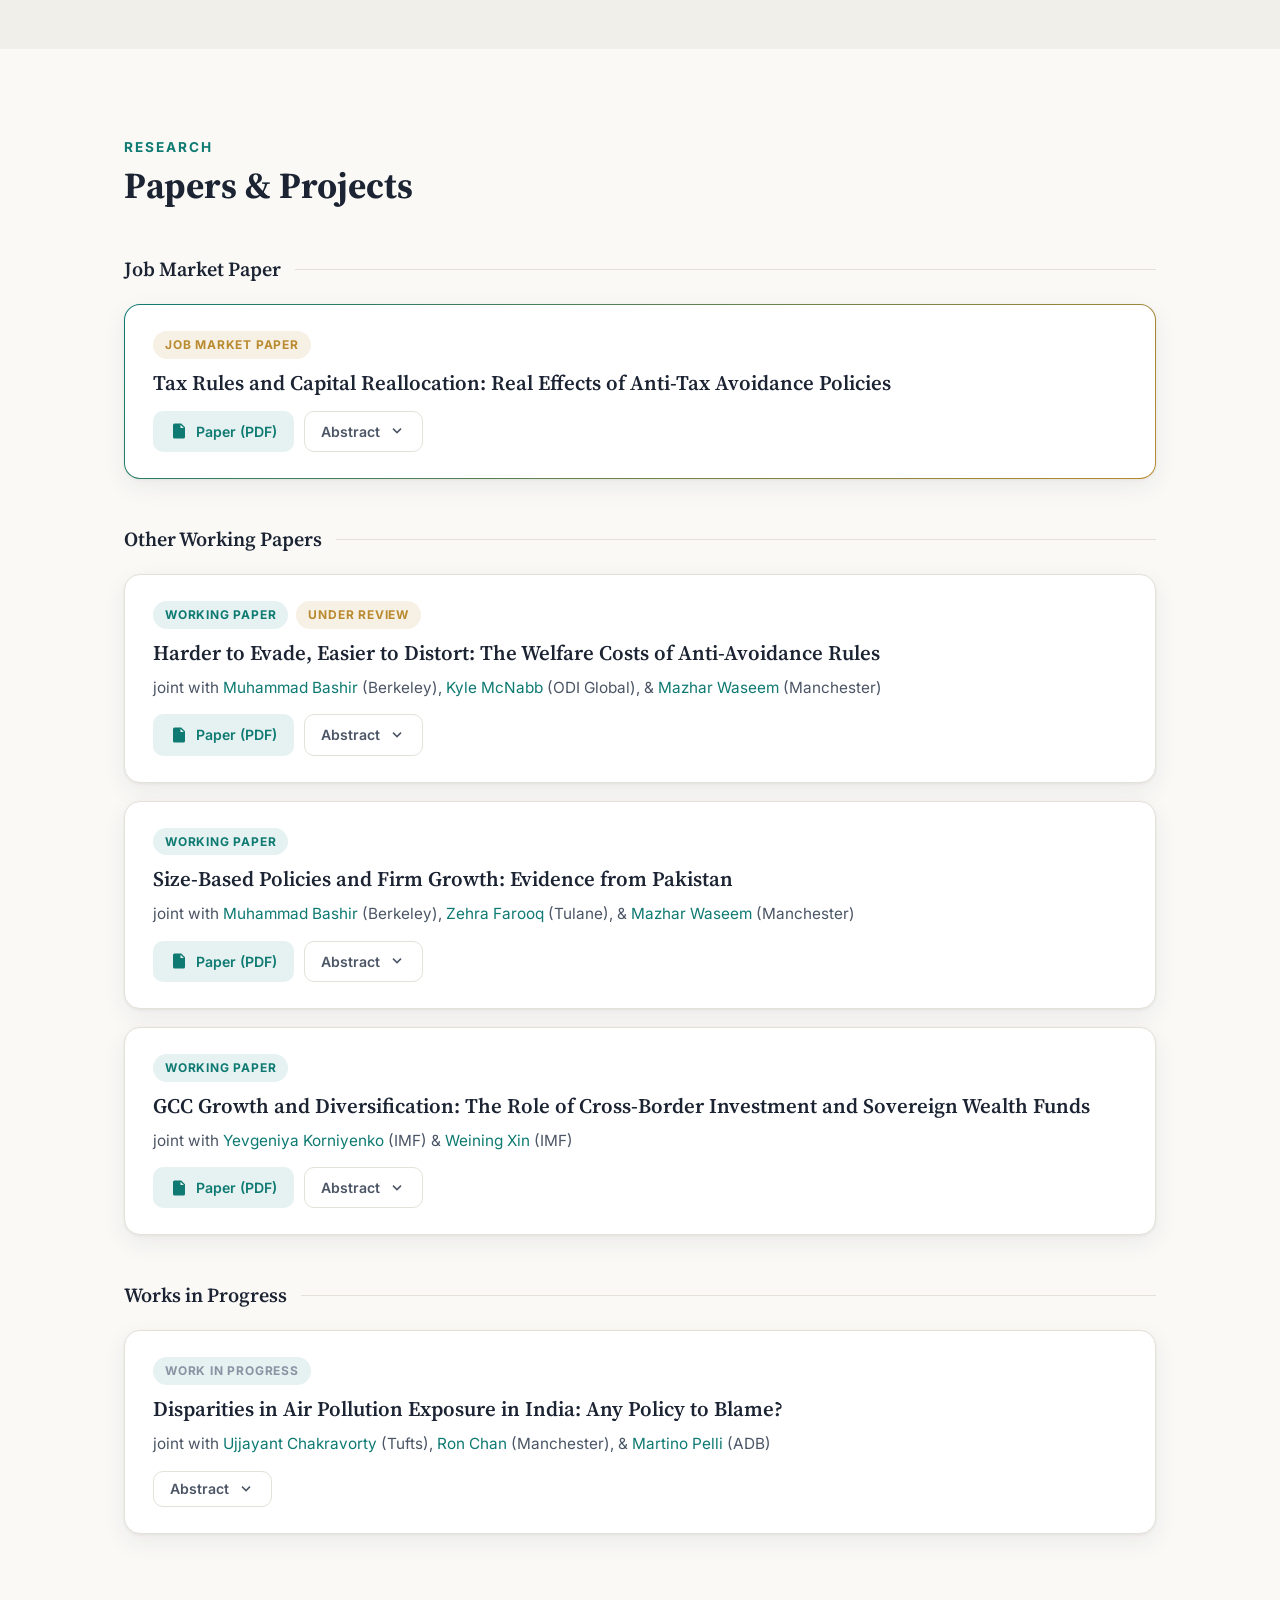
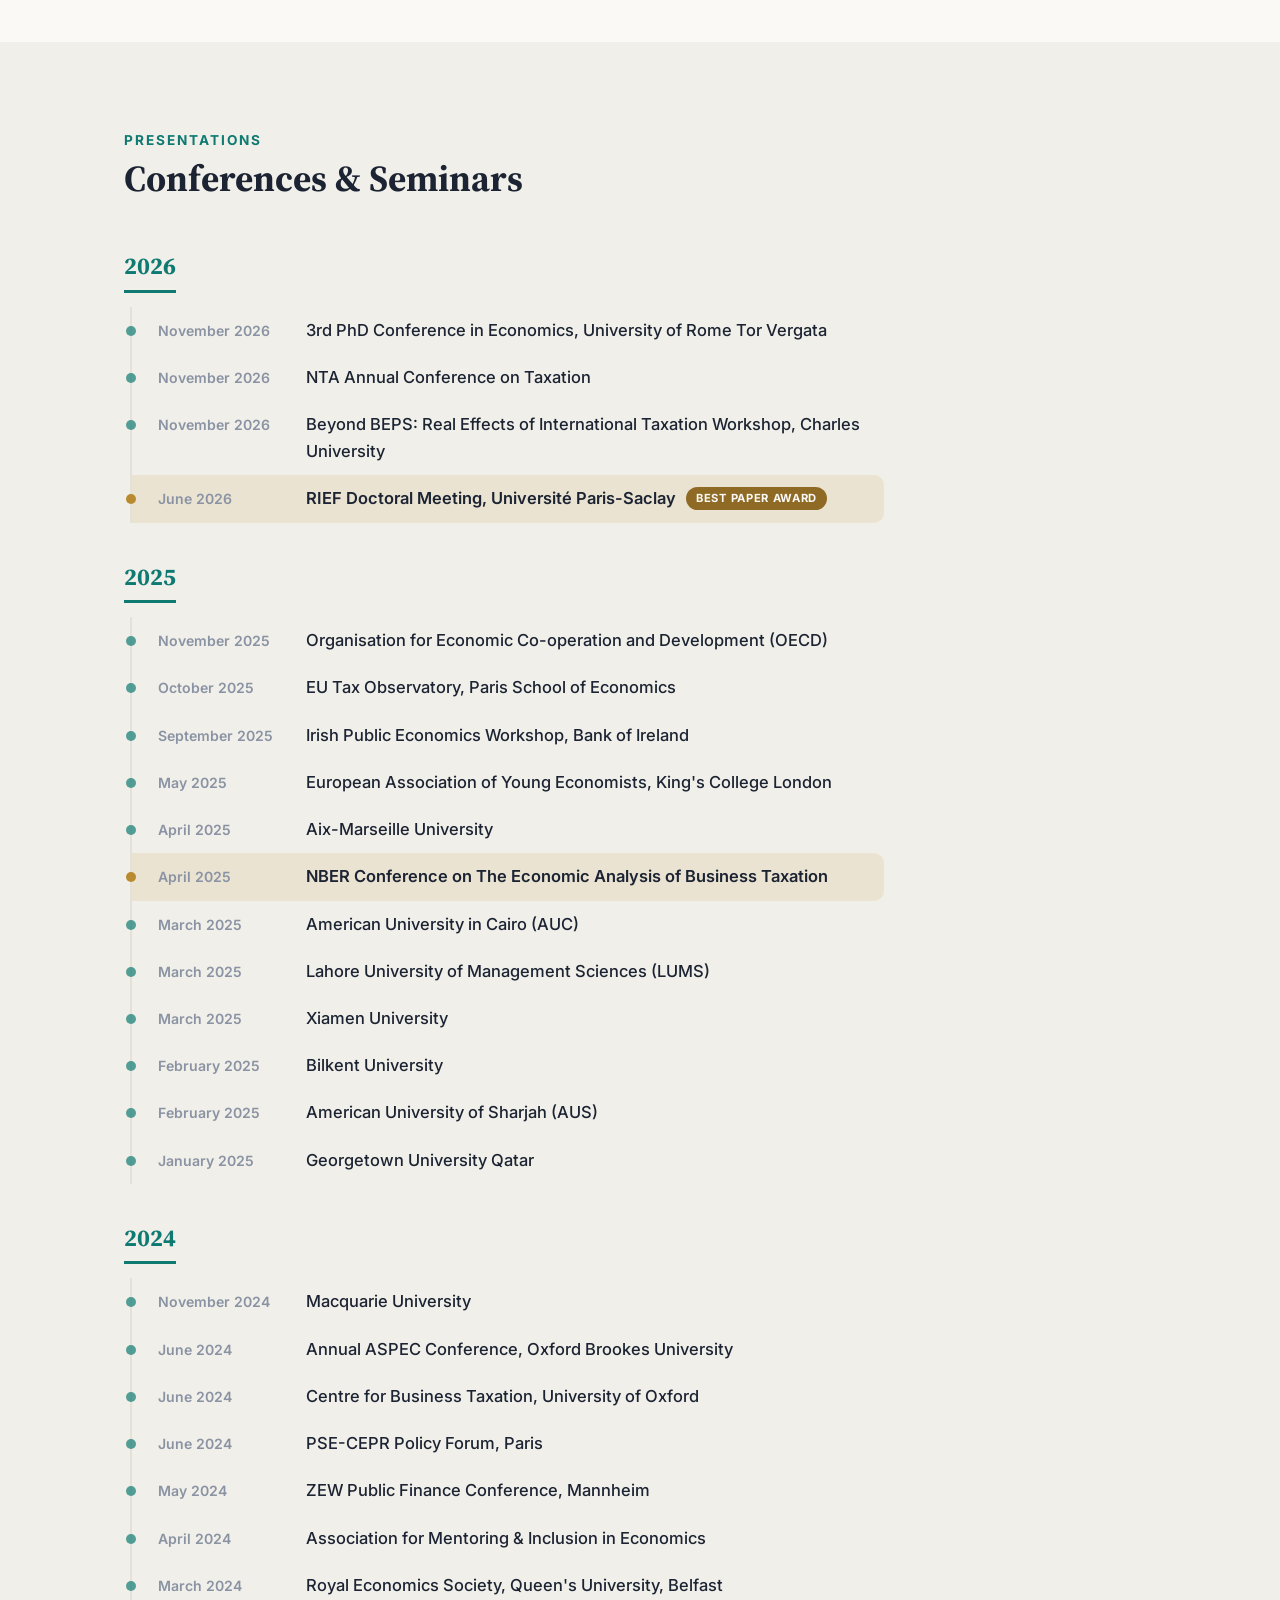
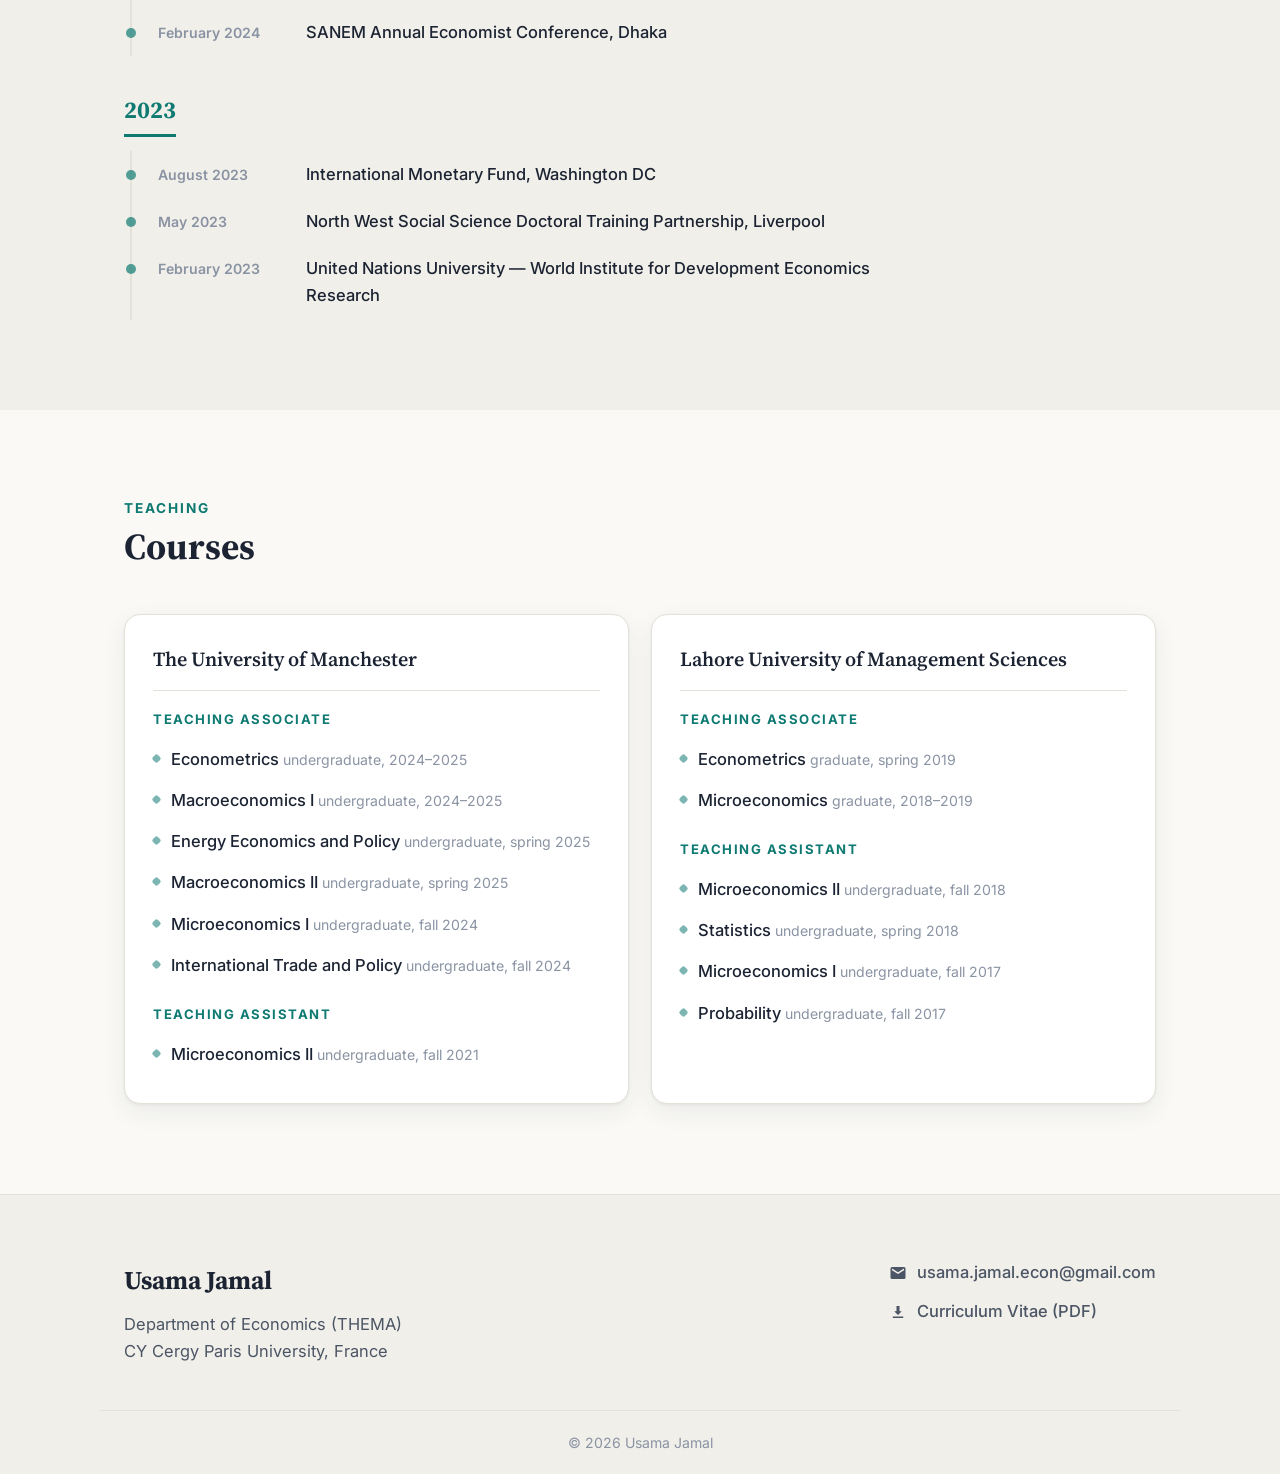
==== commit bdd1c1d4: "Deploy 3beb031 from the private source repository" ====
--- a/index.html
+++ b/index.html
@@ -169,12 +169,9 @@
       <div class="container">
         <h2 class="section-title reveal"><span class="section-kicker">Research</span>Papers &amp; Projects</h2>
 
-        <!-- ----- Job Market Paper ----- -->
         <h3 class="research-group reveal">Job Market Paper</h3>
         <article class="paper-card paper-featured reveal">
-          <div class="paper-head">
-            <span class="badge badge-jmp">Job Market Paper</span>
-          </div>
+          <div class="paper-head"><span class="badge badge-jmp">Job Market Paper</span></div>
           <h4 class="paper-title">Tax Rules and Capital Reallocation: Real Effects of Anti-Tax Avoidance Policies</h4>
           <div class="paper-actions">
             <a class="btn btn-paper" href="papers/jmp.pdf" target="_blank" rel="noopener">
@@ -189,20 +186,11 @@
             <p>Anti-tax avoidance policies aim to curb profit shifting by MNEs, yet their effects on capital costs and economic growth remain a critical question. This study examines the causal impacts of Earnings Stripping Rule (ESR)—a core anti–tax-avoidance measure adopted by more than ninety countries in the last decade—that limits profit shifting through debt channels but increases the cost of debt-financed capital. Using a large panel dataset on global MNE operations and a staggered difference-in-difference design, I compare the real activities of MNEs affected by ESR with those of unaffected groups. I find that ESR effectively reduces profit shifting and tax avoidance but also lowers investments in affected subsidiaries. MNEs offset these declines by reallocating capital and employment toward unconstrained affiliates, primarily abroad. However, as the policy coverage expands across a group's global footprint, this reallocation shifts from foreign to domestic units, closing the international escape margin and raising group-level tax liabilities. These findings suggest that international coordination is crucial for designing effective, non-distortionary anti-avoidance policies.</p>
           </div>
         </article>
-
-        <!-- ----- Other Working Papers ----- -->
         <h3 class="research-group reveal">Other Working Papers</h3>
-
         <article class="paper-card reveal">
-          <div class="paper-head">
-            <span class="badge badge-wp">Working Paper</span>
-            <span class="badge badge-status">Under Review</span>
-          </div>
+          <div class="paper-head"><span class="badge badge-wp">Working Paper</span> <span class="badge badge-status">Under Review</span></div>
           <h4 class="paper-title">Harder to Evade, Easier to Distort: The Welfare Costs of Anti-Avoidance Rules</h4>
-          <p class="paper-authors">joint with
-            <a href="https://bashirmohammad.github.io/" target="_blank" rel="noopener">Muhammad Bashir</a> (Berkeley),
-            <a href="https://odi.org/en/profile/kyle-mcnabb/" target="_blank" rel="noopener">Kyle McNabb</a> (ODI Global), &amp;
-            <a href="https://mazharwaseem.com/" target="_blank" rel="noopener">Mazhar Waseem</a> (Manchester)
+          <p class="paper-authors">joint with <a href="https://bashirmohammad.github.io/" target="_blank" rel="noopener">Muhammad Bashir</a> (Berkeley), <a href="https://odi.org/en/profile/kyle-mcnabb/" target="_blank" rel="noopener">Kyle McNabb</a> (ODI Global), &amp; <a href="https://mazharwaseem.com/" target="_blank" rel="noopener">Mazhar Waseem</a> (Manchester)
           </p>
           <div class="paper-actions">
             <a class="btn btn-paper" href="papers/uganda-anti-avoidance.pdf" target="_blank" rel="noopener">
@@ -217,14 +205,10 @@
             <p>How should governments tax mobile corporate income without distorting real capital allocation? We explore this question by evaluating the global shift from capital-based to earnings-based anti-avoidance rules, a cornerstone of international tax reform. Exploiting Uganda's exogenous regime change, we show that while earnings-based caps reduce interest deductions, they fail to raise revenue and instead contract real activity. Welfare comparison shows such shifts replace a broad, low-distortion constraint with a narrow, high-distortion one, raising deadweight costs without a revenue dividend. Our findings challenge the consensus that earnings-based rules are uniformly superior, providing a general framework for designing anti-avoidance policy that balances avoidance and real objectives.</p>
           </div>
         </article>
-
         <article class="paper-card reveal">
           <div class="paper-head"><span class="badge badge-wp">Working Paper</span></div>
           <h4 class="paper-title">Size-Based Policies and Firm Growth: Evidence from Pakistan</h4>
-          <p class="paper-authors">joint with
-            <a href="https://bashirmohammad.github.io/" target="_blank" rel="noopener">Muhammad Bashir</a> (Berkeley),
-            <a href="https://zehrafarooq.com/" target="_blank" rel="noopener">Zehra Farooq</a> (Tulane), &amp;
-            <a href="https://mazharwaseem.com/" target="_blank" rel="noopener">Mazhar Waseem</a> (Manchester)
+          <p class="paper-authors">joint with <a href="https://bashirmohammad.github.io/" target="_blank" rel="noopener">Muhammad Bashir</a> (Berkeley), <a href="https://zehrafarooq.com/" target="_blank" rel="noopener">Zehra Farooq</a> (Tulane), &amp; <a href="https://mazharwaseem.com/" target="_blank" rel="noopener">Mazhar Waseem</a> (Manchester)
           </p>
           <div class="paper-actions">
             <a class="btn btn-paper" href="papers/pakistan-vat.pdf" target="_blank" rel="noopener">
@@ -239,13 +223,10 @@
             <p>Size-based regulations and taxation are ubiquitous. In this paper, we examine the impact of size-based taxation on firm growth by exploiting a large and permanent tax reform from Pakistan, where the VAT threshold was raised from PKR 5 million to PKR 10 million. Using a difference-in-differences framework and rich administrative data, we estimate the causal effects of this reform on firms whose growth was previously constrained by the size threshold. Our findings reveal substantial growth effects: treated firms saw their revenue increase by 32 log-points, costs by 19 log-points, and gross profits by 13 log-points. These effects are driven by real economic activity, as third-party reported outcomes, such as wages and imported inputs, also grew by similar margins. Treated firms paid higher taxes across various measures, highlighting their strong willingness to pay to get rid of the size-based policy. The results emphasize the importance of carefully designing size-based policies, as they can lock firms into significantly slower growth trajectories.</p>
           </div>
         </article>
-
         <article class="paper-card reveal">
           <div class="paper-head"><span class="badge badge-wp">Working Paper</span></div>
           <h4 class="paper-title">GCC Growth and Diversification: The Role of Cross-Border Investment and Sovereign Wealth Funds</h4>
-          <p class="paper-authors">joint with
-            <a href="https://www.linkedin.com/in/yevgeniya-korniyenko-86916a40" target="_blank" rel="noopener">Yevgeniya Korniyenko</a> (IMF) &amp;
-            <a href="https://sites.google.com/view/weiningxin/" target="_blank" rel="noopener">Weining Xin</a> (IMF)
+          <p class="paper-authors">joint with <a href="https://www.linkedin.com/in/yevgeniya-korniyenko-86916a40" target="_blank" rel="noopener">Yevgeniya Korniyenko</a> (IMF) &amp; <a href="https://sites.google.com/view/weiningxin/" target="_blank" rel="noopener">Weining Xin</a> (IMF)
           </p>
           <div class="paper-actions">
             <a class="btn btn-paper" href="papers/gcc-swf.pdf" target="_blank" rel="noopener">
@@ -260,17 +241,11 @@
             <p>This paper investigates the role of Gulf Cooperation Council (GCC) cross-border investments, including by Sovereign Wealth Funds (SWFs), in driving economic growth and diversification of GCC countries. Following the pandemic, GCC countries have accelerated reforms to attract foreign investment and talent. These efforts align with their broader growth strategies, aiming to enhance productivity, diversify their economies, and support sustainable growth alongside the energy transition. Utilizing a novel deal-level dataset, we analyze GCC cross-border investment portfolios across various dimensions such as time, geography, sector, and industry. We show that recent years have witnessed an increase in GCC cross-border investments. While the geographic distribution of these investments remains diverse and balanced across different regions, both inward and outward investments are increasingly directed towards the services sector. The empirical results demonstrate a positive impact of both inward cross-border investments and domestic investments on GCC real non-hydrocarbon GDP growth. Notably, the impact of inward investments is almost three times larger in the medium term. This amplification could be explained by increased investments in high-growth, higher-value added sectors, knowledge-intensive sectors, and more recently, renewable energy. This paper highlights the ongoing economic transformation in GCC countries, driven by strategic investments. SWFs are emerging as key contributors to this transformation.</p>
           </div>
         </article>
-
-        <!-- ----- Works in Progress ----- -->
         <h3 class="research-group reveal">Works in Progress</h3>
-
         <article class="paper-card reveal">
           <div class="paper-head"><span class="badge badge-wip">Work in Progress</span></div>
           <h4 class="paper-title">Disparities in Air Pollution Exposure in India: Any Policy to Blame?</h4>
-          <p class="paper-authors">joint with
-            <a href="https://sites.google.com/view/chakravorty/home" target="_blank" rel="noopener">Ujjayant Chakravorty</a> (Tufts),
-            <a href="https://sites.google.com/site/ronhschan" target="_blank" rel="noopener">Ron Chan</a> (Manchester), &amp;
-            <a href="https://sites.google.com/site/martinopelli" target="_blank" rel="noopener">Martino Pelli</a> (ADB)
+          <p class="paper-authors">joint with <a href="https://sites.google.com/view/chakravorty/home" target="_blank" rel="noopener">Ujjayant Chakravorty</a> (Tufts), <a href="https://sites.google.com/site/ronhschan" target="_blank" rel="noopener">Ron Chan</a> (Manchester), &amp; <a href="https://sites.google.com/site/martinopelli" target="_blank" rel="noopener">Martino Pelli</a> (ADB)
           </p>
           <div class="paper-actions">
             <button class="btn btn-abstract" aria-expanded="false">
@@ -294,19 +269,30 @@
           <div class="timeline-year reveal"><span>2026</span></div>
           <ul class="timeline-list">
             <li class="timeline-item reveal"><span class="tl-when">November 2026</span><span class="tl-what">3rd PhD Conference in Economics, University of Rome Tor Vergata</span></li>
+            <li class="timeline-item reveal"><span class="tl-when">November 2026</span><span class="tl-what">NTA Annual Conference on Taxation</span></li>
+            <li class="timeline-item reveal"><span class="tl-when">November 2026</span><span class="tl-what">Beyond BEPS: Real Effects of International Taxation Workshop, Charles University</span></li>
             <li class="timeline-item is-highlight reveal"><span class="tl-when">June 2026</span><span class="tl-what">RIEF Doctoral Meeting, Université Paris-Saclay <span class="tl-award">Best Paper Award</span></span></li>
           </ul>
 
           <div class="timeline-year reveal"><span>2025</span></div>
           <ul class="timeline-list">
+            <li class="timeline-item reveal"><span class="tl-when">November 2025</span><span class="tl-what">Organisation for Economic Co-operation and Development (OECD)</span></li>
             <li class="timeline-item reveal"><span class="tl-when">October 2025</span><span class="tl-what">EU Tax Observatory, Paris School of Economics</span></li>
             <li class="timeline-item reveal"><span class="tl-when">September 2025</span><span class="tl-what">Irish Public Economics Workshop, Bank of Ireland</span></li>
             <li class="timeline-item reveal"><span class="tl-when">May 2025</span><span class="tl-what">European Association of Young Economists, King's College London</span></li>
+            <li class="timeline-item reveal"><span class="tl-when">April 2025</span><span class="tl-what">Aix-Marseille University</span></li>
             <li class="timeline-item is-highlight reveal"><span class="tl-when">April 2025</span><span class="tl-what">NBER Conference on The Economic Analysis of Business Taxation</span></li>
+            <li class="timeline-item reveal"><span class="tl-when">March 2025</span><span class="tl-what">American University in Cairo (AUC)</span></li>
+            <li class="timeline-item reveal"><span class="tl-when">March 2025</span><span class="tl-what">Lahore University of Management Sciences (LUMS)</span></li>
+            <li class="timeline-item reveal"><span class="tl-when">March 2025</span><span class="tl-what">Xiamen University</span></li>
+            <li class="timeline-item reveal"><span class="tl-when">February 2025</span><span class="tl-what">Bilkent University</span></li>
+            <li class="timeline-item reveal"><span class="tl-when">February 2025</span><span class="tl-what">American University of Sharjah (AUS)</span></li>
+            <li class="timeline-item reveal"><span class="tl-when">January 2025</span><span class="tl-what">Georgetown University Qatar</span></li>
           </ul>
 
           <div class="timeline-year reveal"><span>2024</span></div>
           <ul class="timeline-list">
+            <li class="timeline-item reveal"><span class="tl-when">November 2024</span><span class="tl-what">Macquarie University</span></li>
             <li class="timeline-item reveal"><span class="tl-when">June 2024</span><span class="tl-what">Annual ASPEC Conference, Oxford Brookes University</span></li>
             <li class="timeline-item reveal"><span class="tl-when">June 2024</span><span class="tl-what">Centre for Business Taxation, University of Oxford</span></li>
             <li class="timeline-item reveal"><span class="tl-when">June 2024</span><span class="tl-what">PSE-CEPR Policy Forum, Paris</span></li>
